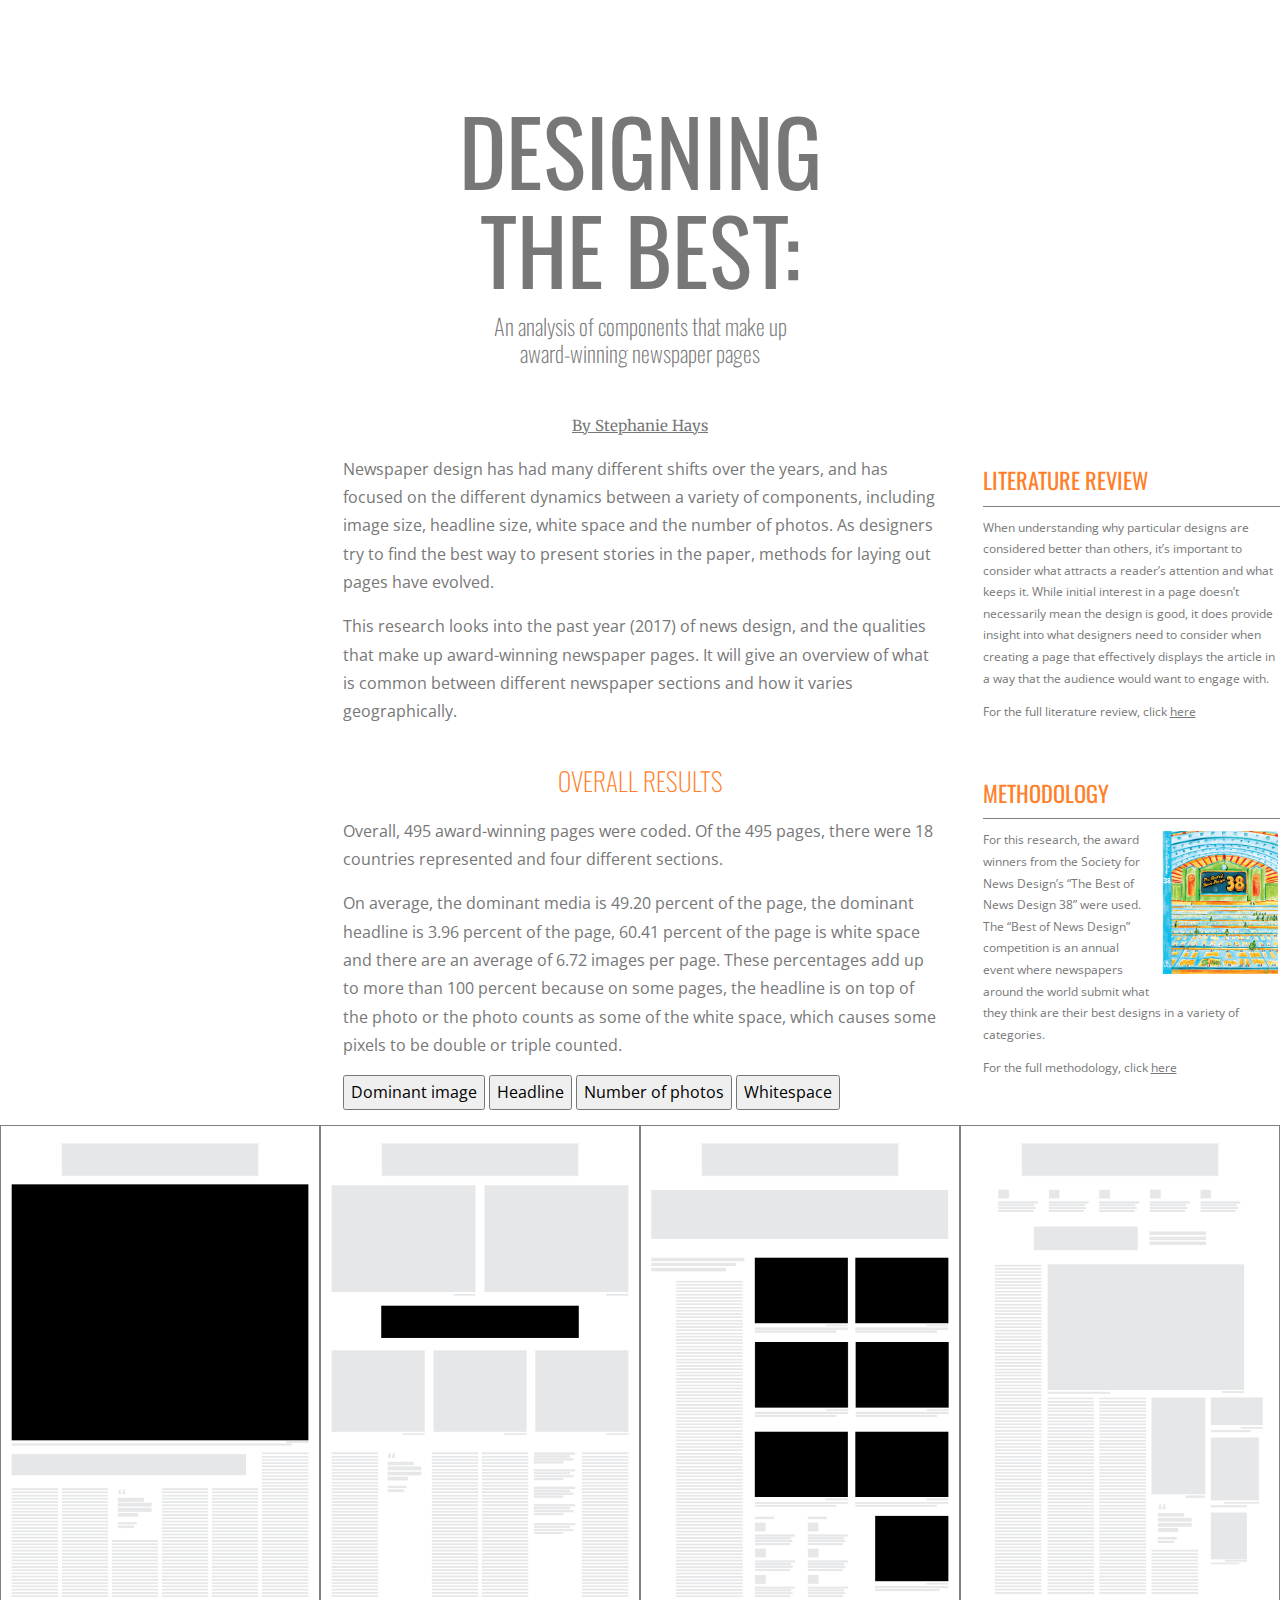
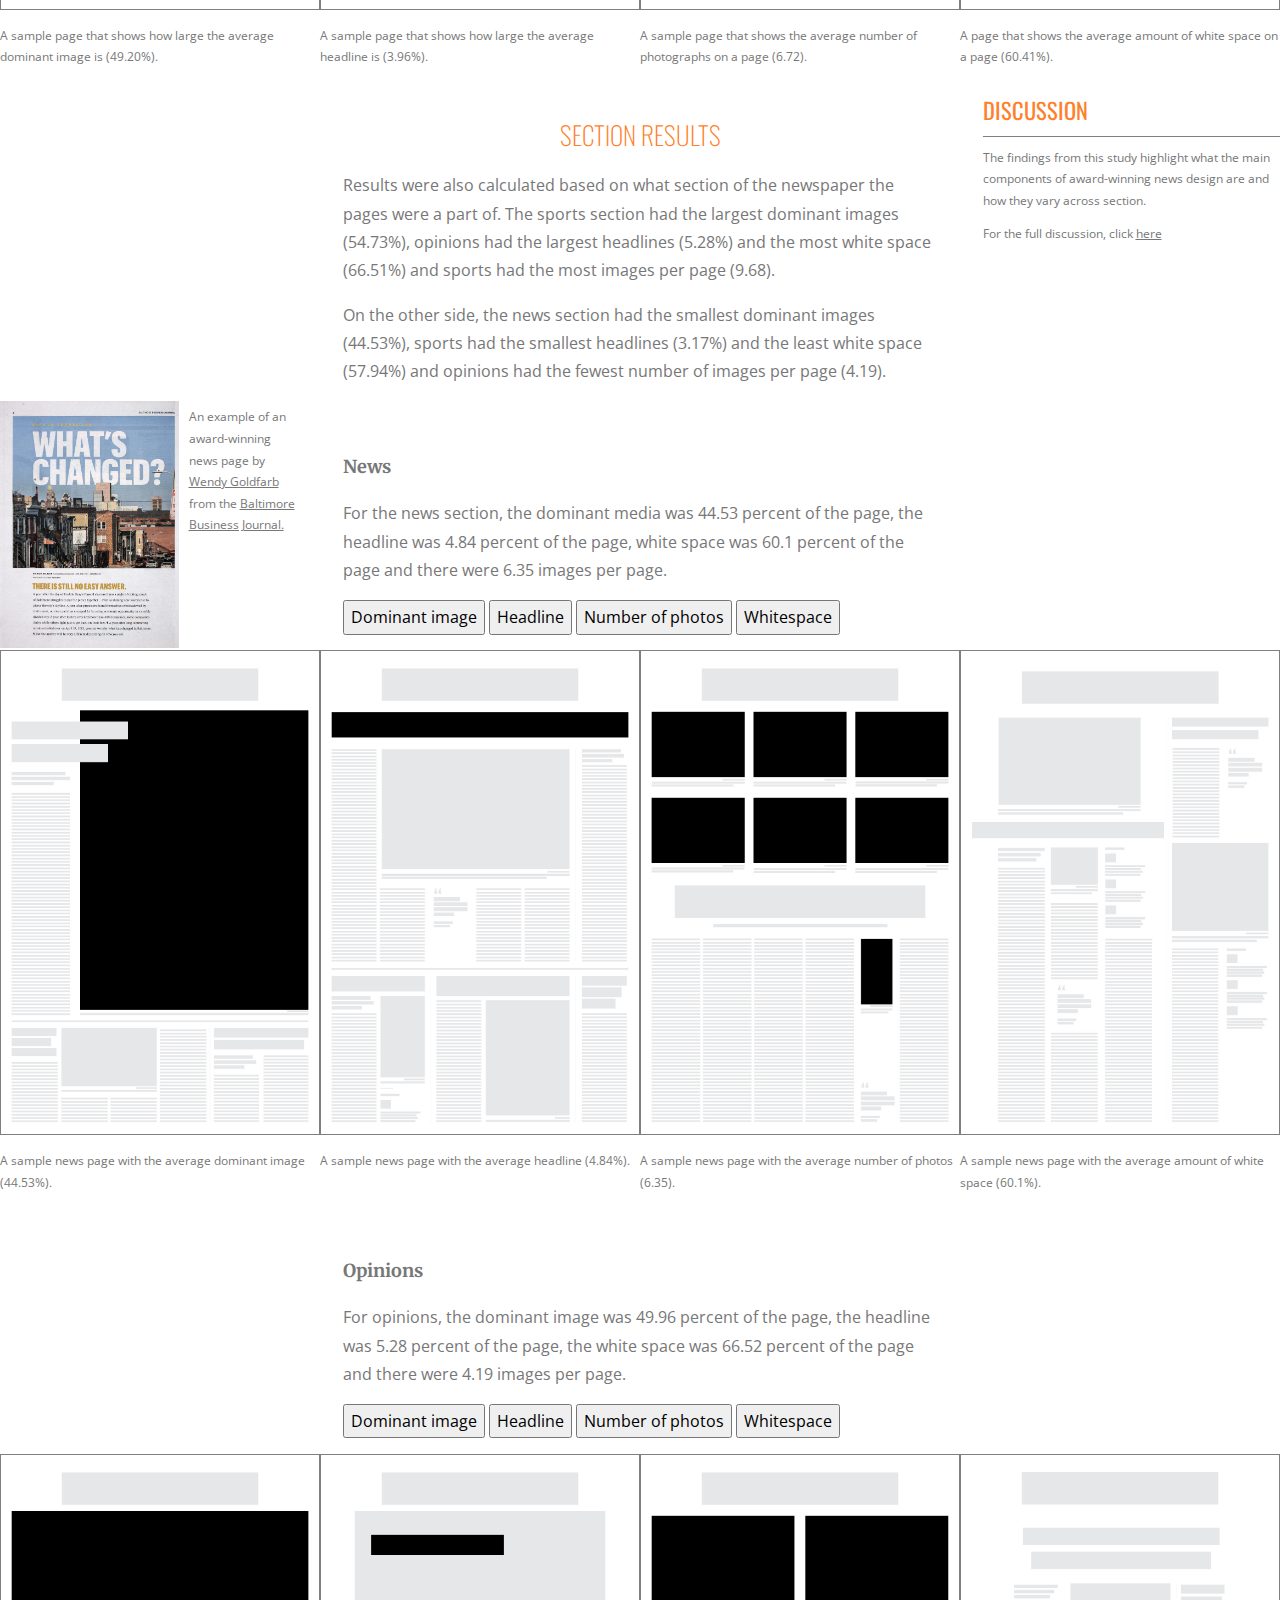
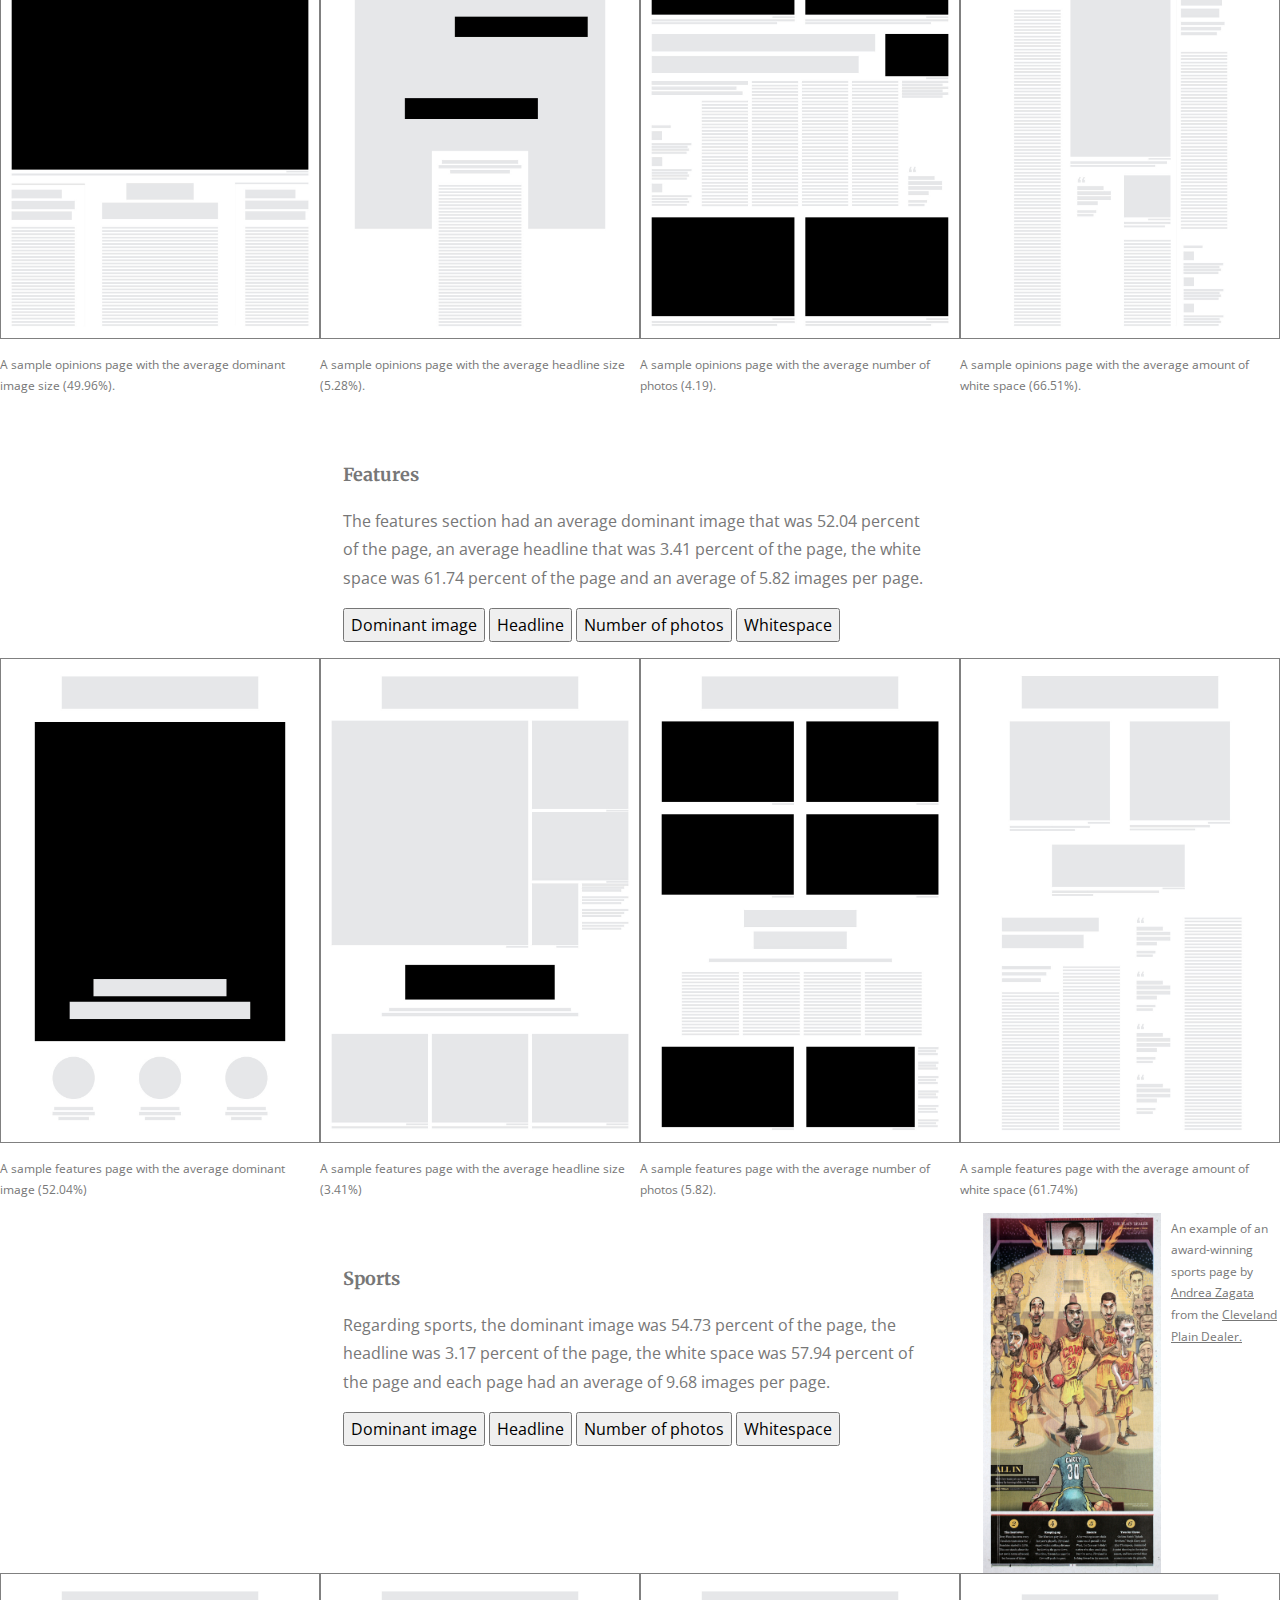
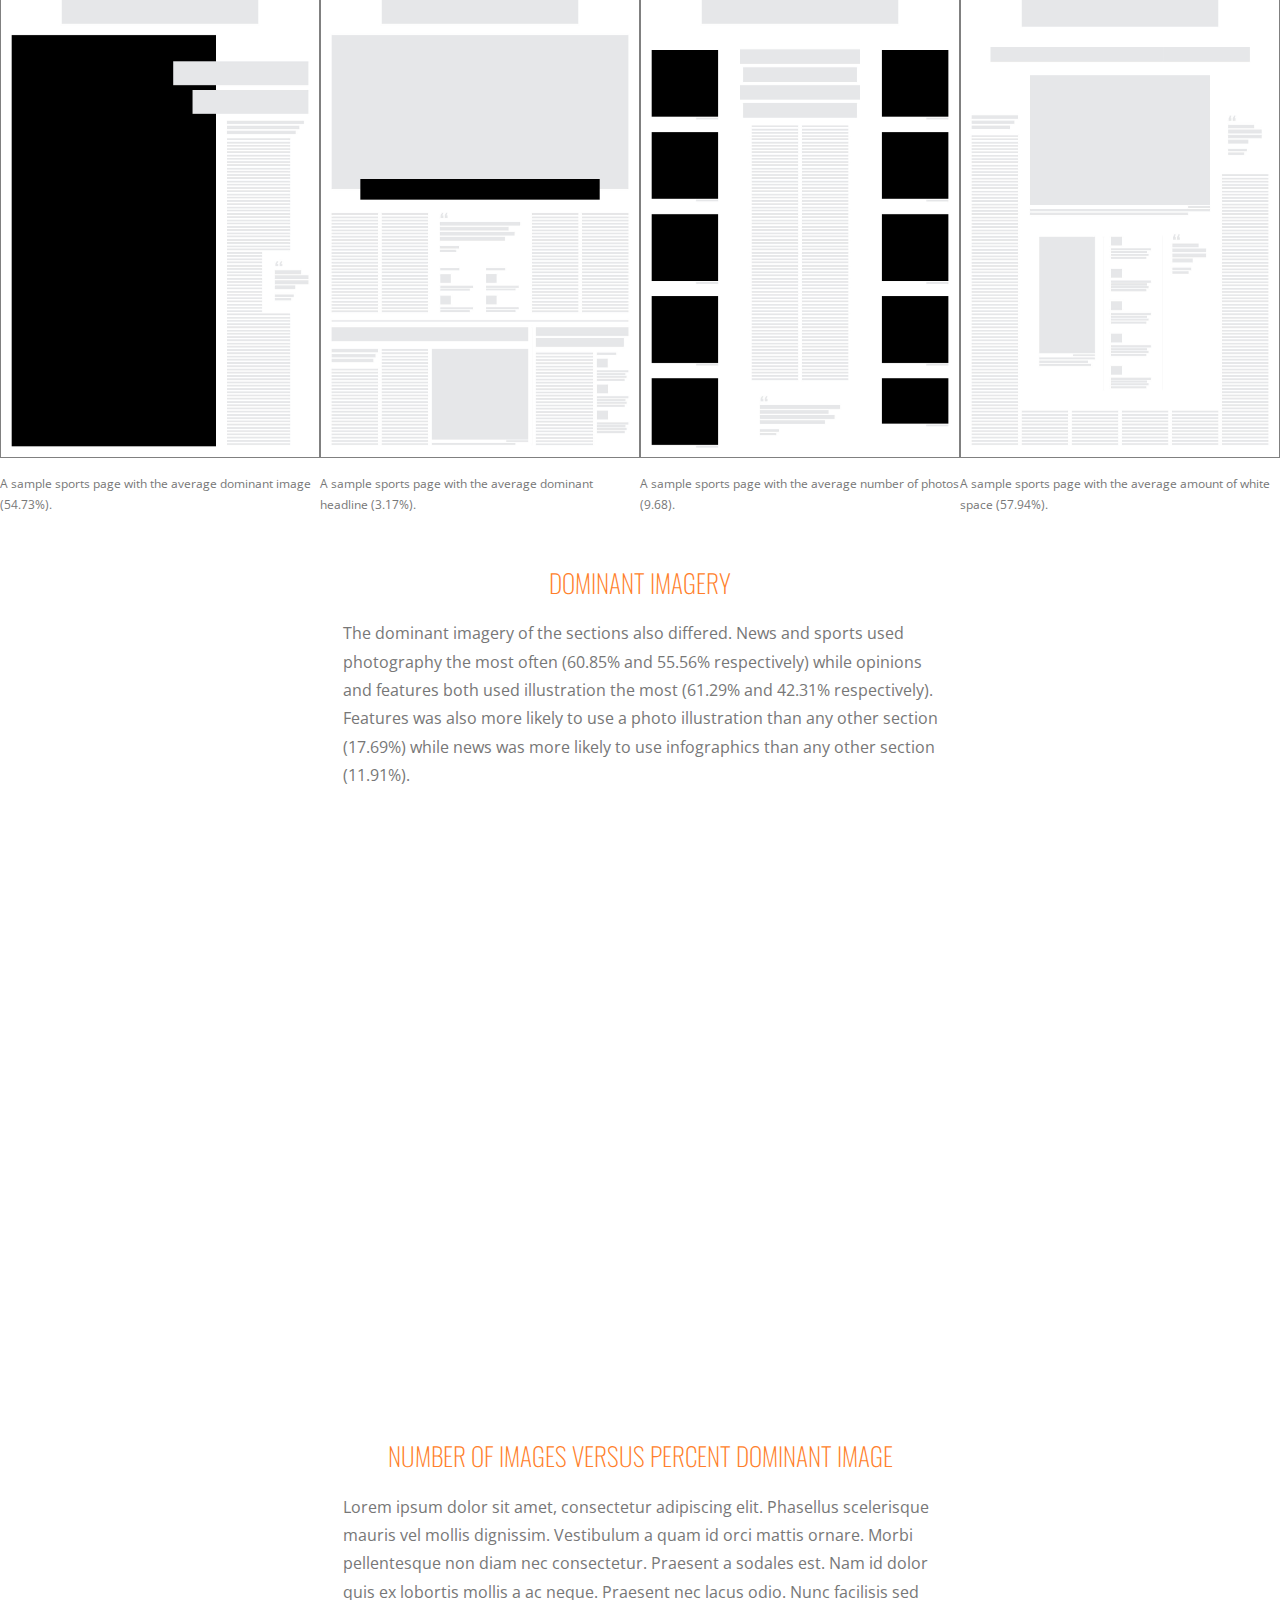
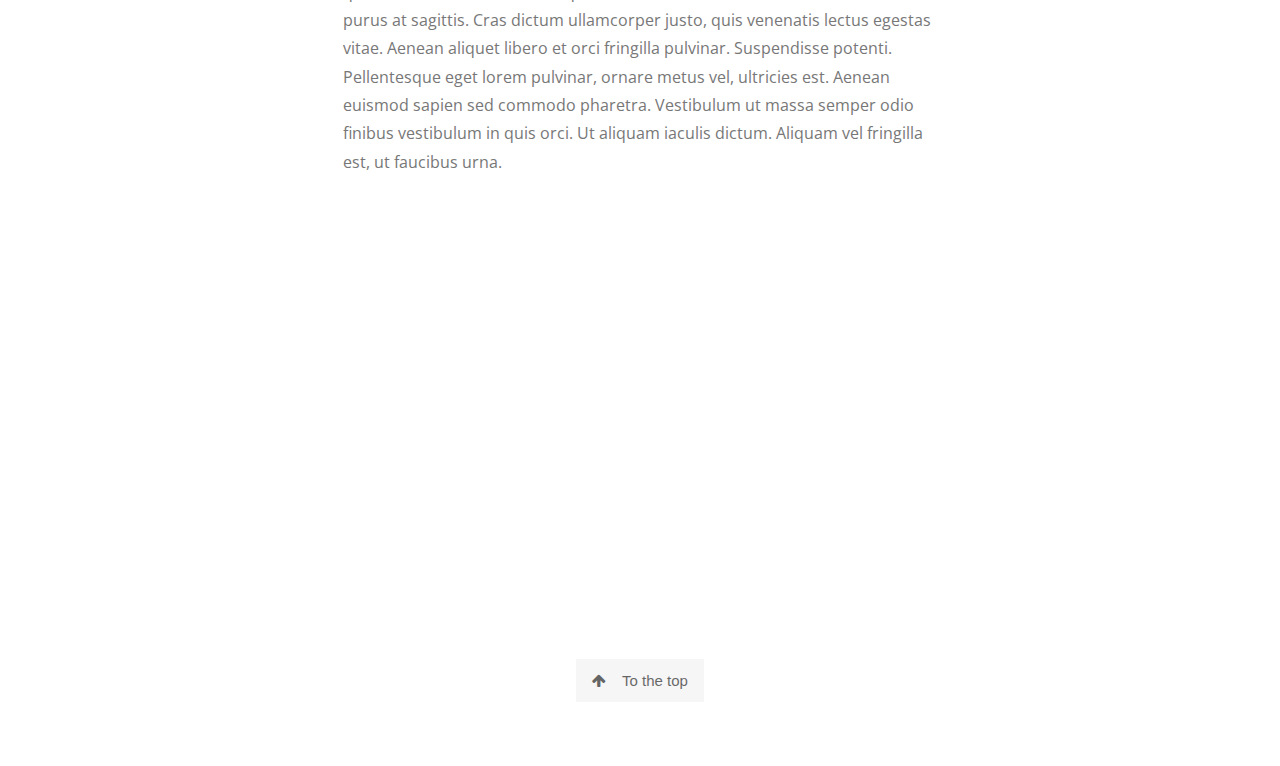
==== index.html @ 6067b092 "Add files via upload" ====
<!DOCTYPE html>
<html>
    <head>
<title>Designing the best</title>
<meta charset="UTF-8">
<meta name="viewport" content="width=device-width, initial-scale=1">
    <!-- Bootstrap CSS -->
    <link rel="stylesheet" href="https://maxcdn.bootstrapcdn.com/bootstrap/4.0.0-beta.2/css/bootstrap.min.css" integrity="sha384-PsH8R72JQ3SOdhVi3uxftmaW6Vc51MKb0q5P2rRUpPvrszuE4W1povHYgTpBfshb" crossorigin="anonymous">
    
    <!-- w3schools CSS -->
<link rel="stylesheet" href="https://www.w3schools.com/w3css/4/w3.css">
  
    <!-- fonts CSS -->
<link href="https://fonts.googleapis.com/css?family=Open+Sans|Merriweather"  rel="stylesheet">
        <link href="https://fonts.googleapis.com/css?family=Oswald:200,400" rel="stylesheet">
<link rel="stylesheet" href="https://cdnjs.cloudflare.com/ajax/libs/font-awesome/4.7.0/css/font-awesome.min.css">
    
     <!-- JQuery -->
    <script src="https://ajax.googleapis.com/ajax/libs/jquery/3.3.1/jquery.min.js"></script>
		<script src="parallax.js"></script>
        
     <!-- NYT stuff -->   
        
        <meta http-equiv="Content-Type" content="text/html; charset=UTF-8">

<meta http-equiv="X-UA-Compatible" content="IE=edge">
<meta http-equiv="Content-Language" content="en">
<meta name="viewport" content="width=device-width, initial-scale=1, maximum-scale=1">

         <!-- ENN CSS -->
    <link rel="stylesheet" href="nyt.css">
    <link rel="stylesheet" href="main.css">
    <script src="batteryman.js"></script>  

        
       <!-- Chart.js --> 
        
        <script src="http://elonnewsnetwork.github.io/graphics/dist/Chart.bundle.js"></script>
    <script src="http://elonnewsnetwork.github.io/graphics/samples/utils.js"></script>
        
    </head>
    <body>

<!-- Navbar (sit on top) -->


<!-- First Parallax Image with Logo Text -->
    
<!-- Container (About Section) -->

    
<div class="container">
    
    <div class="row-2 grid-test">
        
        <div class="main-article">
    
            <div class="headline">Designing <br> the best: </div> 
            <div class="secondary-headline-main"> An analysis of components that make up <br> award-winning newspaper pages</div>
            
            <p class="byline-bike"><a href="https://twitter.com/sterphanerhers" target="_blank"> By Stephanie Hays </a> </p>
        
            <p>Newspaper design has had many different shifts over the years, and has focused on the different dynamics between a variety of components, including image size, headline size, white space and the number of photos. As designers try to find the best way to present stories in the paper, methods for laying out pages have evolved.</p>
            
            <p>This research looks into the past year (2017) of news design, and the qualities that make up award-winning newspaper pages. It will give an overview of what is common between different newspaper sections and how it varies geographically. </p>
            
            <h6 class="subhead">Overall results</h6>
            
            <p>Overall, 495 award-winning pages were coded. Of the 495 pages, there were 18 countries represented and four different sections.</p>

           <p> On average, the dominant media is 49.20 percent of the page, the dominant headline is 3.96 percent of the page, 60.41 percent of the page is white space and there are an average of 6.72 images per page. These percentages add up to more than 100 percent because on some pages, the headline is on top of the photo or the photo counts as some of the white space, which causes some pixels to be double or triple counted. </p>
        
            <p>
            <button class="btn btn-outline-secondary" type="button" data-toggle="collapse" data-target="#overall-dominant-image" aria-expanded="false" aria-controls="collapseExample">
            Dominant image
            </button>
            <button class="btn btn-outline-secondary" type="button" data-toggle="collapse" data-target="#overall-headline" aria-expanded="false" aria-controls="collapseExample">
            Headline
            </button>
             <button class="btn btn-outline-secondary" type="button" data-toggle="collapse" data-target="#overall-photos" aria-expanded="false" aria-controls="collapseExample">
            Number of photos
            </button>
             <button class="btn btn-outline-secondary" type="button" data-toggle="collapse" data-target="#overall-whitespace" aria-expanded="false" aria-controls="collapseExample">
            Whitespace
            </button>
            </p>
            
            </div>
        
        <div class="sidebar methodology-sidebar">
            
            <div class="literature-review">
            
            <h5 class="fact-box-header timeline-header"> Literature Review </h5>
            
            <p class="photo-credit" style="text-align: left;">When understanding why particular designs are considered better than others, it’s important to consider what attracts a reader’s attention and what keeps it. While initial interest in a page doesn’t necessarily mean the design is good, it does provide insight into what designers need to consider when creating a page that effectively displays the article in a way that the audience would want to engage with. </p>
            <p class="photo-credit"> For the full literature review, click <a href="methodology.html">here</a></p>
                
            </div>
            
            <div class="methodology">
            
            <h5 class="fact-box-header timeline-header"> Methodology </h5>
            
            
            <img class="example-image" src="snd-38-cover-crop.png" width="40%">
            <p class="photo-credit" style="text-align: left;">For this research, the award winners from the Society for News Design’s “The Best of News Design 38” were used. The “Best of News Design” competition is an annual event where newspapers around the world submit what they think are their best designs in a variety of categories.</p> <p class="photo-credit"> For the full methodology, click <a href="methodology.html#methods">here</a></p>
                
            </div>
        </div> 
        

        </div>
            
            <div class="row-2 collapse-content">
                
            <div class="collapse " id="overall-dominant-image">
                <div class="card card-body">
                    <img class="photo" src="overall/dominant-image.jpg" width="100%">
                    <p class="photo-credit">A sample page that shows how large the average dominant image is (49.20%).</p>
                </div>
            </div>
                
            <div class="collapse " id="overall-headline">
                <div class="card card-body">
                    <img class="photo" src="overall/headline.jpg" width="100%">
                    <p class="photo-credit">A sample page that shows how large the average headline is (3.96%).</p>
                </div>
            </div>
           <div class="collapse " id="overall-photos">
                <div class="card card-body">
                    <img class="photo" src="overall/photos.jpg" width="100%">
                    <p class="photo-credit">A sample page that shows the average number of photographs on a page (6.72).</p>
                </div>
            </div>
           <div class="collapse " id="overall-whitespace">
                <div class="card card-body">
                    <img class="photo" src="overall/whitespace.jpg" width="100%">
                    <p class="photo-credit">A page that shows the average amount of white space on a page (60.41%).</p>
                </div>
            </div>
                
                </div>
    
    
    <div class="row-2 grid-test">
        
        <div class="main-article">
            
            <h6 class="subhead">Section results</h6>
            
            <p>Results were also calculated based on what section of the newspaper the pages were a part of. The sports section had the largest dominant images (54.73%), opinions had the largest headlines (5.28%) and the most white space (66.51%) and sports had the most images per page (9.68).</p>

            <p>On the other side, the news section had the smallest dominant images (44.53%), sports had the smallest headlines (3.17%) and the least white space (57.94%) and opinions had the fewest number of images per page (4.19).
            </p>
            
        </div>
        
        <div class="sidebar discussion-sidebar">
        
            <div class="discussion">
            
            <h5 class="fact-box-header timeline-header"> Discussion </h5>
            
            <p class="photo-credit" style="text-align: left;">The findings from this study highlight what the main components of award-winning news design are and how they vary across section.</p>        
            <p class="photo-credit"> For the full discussion, click <a href="discussion.html">here</a></p>
                
            </div>
            
        </div>
        </div>
            
        <div class="row-2 grid-test">
            
            <div class="sidebar discussion-sidebar">
            
            <img class="example-image-1" src="news/example.jpg" width="60%" style="float: left;">
                <p class="photo-credit" style="text-align: left;">An example of an award-winning news page by <a href="http://wendygoldfarb.com/" target="_blank" style="text-decoration: underline"> Wendy Goldfarb </a>from the <a href="https://www.bizjournals.com/baltimore/" target="_blank" style="text-decoration: underline">Baltimore Business Journal.</a></p>       

        </div>
        
        <div class="main-article">
            
            <h6 class="sub-subhead"> News </h6>
            
            <p>For the news section, the dominant media was 44.53 percent of the page, the headline was 4.84 percent of the page, white space was 60.1 percent of the page and there were 6.35 images per page.</p>
            
            <p>
            <button class="btn btn-outline-secondary" type="button" data-toggle="collapse" data-target="#news-dominant-image" aria-expanded="false" aria-controls="collapseExample">
            Dominant image
            </button>
            <button class="btn btn-outline-secondary" type="button" data-toggle="collapse" data-target="#news-headline" aria-expanded="false" aria-controls="collapseExample">
            Headline
            </button>
             <button class="btn btn-outline-secondary" type="button" data-toggle="collapse" data-target="#news-photos" aria-expanded="false" aria-controls="collapseExample">
            Number of photos
            </button>
             <button class="btn btn-outline-secondary" type="button" data-toggle="collapse" data-target="#news-whitespace" aria-expanded="false" aria-controls="collapseExample">
            Whitespace
            </button>
            </p>
            
            </div>
        
            </div>
            
            <div class="row-2 collapse-content">
            
            <div class="collapse " id="news-dominant-image">
                <div class="card card-body">
                    <img class="photo" src="news/dominant-image.jpg" width="100%">
                    <p class="photo-credit"> A sample news page with the average dominant image (44.53%).</p>
                </div>
            </div>
                
            <div class="collapse " id="news-headline">
                <div class="card card-body">
                    <img class="photo" src="news/headline.jpg" width="100%">
                    <p class="photo-credit">A sample news page with the average headline (4.84%).</p>
                </div>
            </div>
           <div class="collapse " id="news-photos">
                <div class="card card-body">
                    <img class="photo" src="news/photos.jpg" width="100%">
                    <p class="photo-credit">A sample news page with the average number of photos (6.35).</p>
                </div>
            </div>
           <div class="collapse " id="news-whitespace">
                <div class="card card-body">
                    <img class="photo" src="news/whitespace.jpg" width="100%">
                    <p class="photo-credit">A sample news page with the average amount of white space (60.1%).</p>
                </div>
            </div>
                
                </div>
    
       <div class="row-2 grid-test">
        
        <div class="main-article">
            
             <h6 class="sub-subhead"> Opinions </h6>
            
            <p>For opinions, the dominant image was 49.96 percent of the page, the headline was 5.28 percent of the page, the white space was 66.52 percent of the page and there were 4.19 images per page.</p>
            
            <p>
            <button class="btn btn-outline-secondary" type="button" data-toggle="collapse" data-target="#opinions-dominant-image" aria-expanded="false" aria-controls="collapseExample">
            Dominant image
            </button>
            <button class="btn btn-outline-secondary" type="button" data-toggle="collapse" data-target="#opinions-headline" aria-expanded="false" aria-controls="collapseExample">
            Headline
            </button>
             <button class="btn btn-outline-secondary" type="button" data-toggle="collapse" data-target="#opinions-photos" aria-expanded="false" aria-controls="collapseExample">
            Number of photos
            </button>
             <button class="btn btn-outline-secondary" type="button" data-toggle="collapse" data-target="#opinions-whitespace" aria-expanded="false" aria-controls="collapseExample">
            Whitespace
            </button>
            </p>
            
             </div>
            </div>
            
            <div class="row-2 collapse-content">
            
            <div class="collapse " id="opinions-dominant-image">
                <div class="card card-body">
                    <img class="photo" src="opinions/dominant-image.jpg" width="100%">
                    <p class="photo-credit"> A sample opinions page with the average dominant image size (49.96%).</p>
                </div>
            </div>
                
            <div class="collapse " id="opinions-headline">
                <div class="card card-body">
                    <img class="photo" src="opinions/headline.jpg" width="100%">
                    <p class="photo-credit">A sample opinions page with the average headline size (5.28%).</p>
                </div>
            </div>
           <div class="collapse " id="opinions-photos">
                <div class="card card-body">
                    <img class="photo" src="opinions/photos.jpg" width="100%">
                    <p class="photo-credit">A sample opinions page with the average number of photos (4.19).</p>
                </div>
            </div>
           <div class="collapse " id="opinions-whitespace">
                <div class="card card-body">
                    <img class="photo" src="opinions/whitespace.jpg" width="100%">
                    <p class="photo-credit">A sample opinions page with the average amount of white space (66.51%).</p>
                </div>
            </div>
                </div>
    
    <div class="row-2 grid-test">
        
        <div class="main-article">
            
             <h6 class="sub-subhead"> Features </h6>
            
            <p>The features section had an average dominant image that was 52.04 percent of the page, an average headline that was 3.41 percent of the page, the white space was 61.74 percent of the page and an average of 5.82 images per page.</p>
            
            <p>
            <button class="btn btn-outline-secondary" type="button" data-toggle="collapse" data-target="#features-dominant-image" aria-expanded="false" aria-controls="collapseExample">
            Dominant image
            </button>
            <button class="btn btn-outline-secondary" type="button" data-toggle="collapse" data-target="#features-headline" aria-expanded="false" aria-controls="collapseExample">
            Headline
            </button>
             <button class="btn btn-outline-secondary" type="button" data-toggle="collapse" data-target="#features-photos" aria-expanded="false" aria-controls="collapseExample">
            Number of photos
            </button>
             <button class="btn btn-outline-secondary" type="button" data-toggle="collapse" data-target="#features-whitespace" aria-expanded="false" aria-controls="collapseExample">
            Whitespace
            </button>
            </p>
             </div>
            </div>
            
            <div class="row-2 collapse-content">
            <div class="collapse " id="features-dominant-image">
                <div class="card card-body">
                    <img class="photo" src="features/dominant-image.jpg" width="100%">
                    <p class="photo-credit"> A sample features page with the average dominant image (52.04%)</p>
                </div>
            </div>
                
            <div class="collapse " id="features-headline">
                <div class="card card-body">
                    <img class="photo" src="features/headline.jpg" width="100%">
                    <p class="photo-credit">A sample features page with the average headline size (3.41%)</p>
                </div>
            </div>
           <div class="collapse " id="features-photos">
                <div class="card card-body">
                    <img class="photo" src="features/photos.jpg" width="100%">
                    <p class="photo-credit">A sample features page with the average number of photos (5.82).</p>
                </div>
            </div>
           <div class="collapse " id="features-whitespace">
                <div class="card card-body">
                    <img class="photo" src="features/whitespace.jpg" width="100%">
                    <p class="photo-credit">A sample features page with the average amount of white space (61.74%)</p>
                </div>
            </div>
             </div>
    
    <div class="row-2 grid-test">
        
        <div class="main-article">
    
            <h6 class="sub-subhead"> Sports </h6>
            
            <p>Regarding sports, the dominant image was 54.73 percent of the page, the headline was 3.17 percent of the page, the white space was 57.94 percent of the page and each page had an average of 9.68 images per page. </p>
            
            <p>
            <button class="btn btn-outline-secondary" type="button" data-toggle="collapse" data-target="#sports-dominant-image" aria-expanded="false" aria-controls="collapseExample">
            Dominant image
            </button>
            <button class="btn btn-outline-secondary" type="button" data-toggle="collapse" data-target="#sports-headline" aria-expanded="false" aria-controls="collapseExample">
            Headline
            </button>
             <button class="btn btn-outline-secondary" type="button" data-toggle="collapse" data-target="#sports-photos" aria-expanded="false" aria-controls="collapseExample">
            Number of photos
            </button>
             <button class="btn btn-outline-secondary" type="button" data-toggle="collapse" data-target="#sports-whitespace" aria-expanded="false" aria-controls="collapseExample">
            Whitespace
            </button>
            </p>
            </div>
        
        <div class="sidebar discussion-sidebar">
            
            <img class="example-image-1" src="sports/example.jpg" width="60%" style="float: left;">
                <p class="photo-credit" style="text-align: left;">An example of an award-winning sports page by <a href="https://twitter.com/zagatam" target="_blank" style="text-decoration: underline"> Andrea Zagata </a>from the <a href="http://www.cleveland.com/" target="_blank" style="text-decoration: underline">Cleveland Plain Dealer.</a></p>       

        </div>
        
        
        
            </div>
    
    
            
            <div class="row-2 collapse-content">
            <div class="collapse " id="sports-dominant-image">
                <div class="card card-body">
                    <img class="photo" src="sports/dominant-image.jpg" width="100%">
                    <p class="photo-credit"> A sample sports page with the average dominant image (54.73%).</p>
                </div>
            </div>
                
            <div class="collapse " id="sports-headline">
                <div class="card card-body">
                    <img class="photo" src="sports/headline.jpg" width="100%">
                    <p class="photo-credit">A sample sports page with the average dominant headline (3.17%).</p>
                </div>
            </div>
           <div class="collapse " id="sports-photos">
                <div class="card card-body">
                    <img class="photo" src="sports/photos.jpg" width="100%">
                    <p class="photo-credit">A sample sports page with the average number of photos (9.68).</p>
                </div>
            </div>
           <div class="collapse " id="sports-whitespace">
                <div class="card card-body">
                    <img class="photo" src="sports/whitespace.jpg" width="100%">
                    <p class="photo-credit">A sample sports page with the average amount of white space (57.94%). </p>
                </div>
            </div>
                </div>
    
    <div class="row-2 grid-test">
        
        <div class="main-article">
            
            <h6 class="subhead">Dominant imagery</h6>
            
            <p>The dominant imagery of the sections also differed. News and sports used photography the most often (60.85% and 55.56% respectively) while opinions and features both used illustration the most (61.29% and 42.31% respectively). Features was also more likely to use a photo illustration than any other section (17.69%) while news was more likely to use infographics than any other section (11.91%).</p>

            
            </div>
        
        <div class="row-2 photo-special">
        
        <div id="canvas-holder" style="width:30%; min-width:350px;">  
        <canvas id="chart-area" />
        </div>
            
        <div id="canvas-holder2" style="width:30%; min-width:350px;">
        <canvas id="chart-area2" />
        </div>
            
        <div id="canvas-holder3" style="width:30%; min-width:350px;">
        <canvas id="chart-area3" />
        </div>
            
        <div id="canvas-holder4" style="width:30%; min-width:350px;">
        <canvas id="chart-area4" />
        </div>
            
        <div id="canvas-holder5" style="width:30%; min-width:350px;">
        <canvas id="chart-area5" />
        </div>
            
</div>
        
        <div class="main-article">
        
            <h6 class="subhead">Number of images versus percent dominant image</h6>
            
            <p>Lorem ipsum dolor sit amet, consectetur adipiscing elit. Phasellus scelerisque mauris vel mollis dignissim. Vestibulum a quam id orci mattis ornare. Morbi pellentesque non diam nec consectetur. Praesent a sodales est. Nam id dolor quis ex lobortis mollis a ac neque. Praesent nec lacus odio. Nunc facilisis sed purus at sagittis. Cras dictum ullamcorper justo, quis venenatis lectus egestas vitae. Aenean aliquet libero et orci fringilla pulvinar. Suspendisse potenti. Pellentesque eget lorem pulvinar, ornare metus vel, ultricies est. Aenean euismod sapien sed commodo pharetra. Vestibulum ut massa semper odio finibus vestibulum in quis orci. Ut aliquam iaculis dictum. Aliquam vel fringilla est, ut faucibus urna.</p>
        
        </div> 
        
        <div class="row-2 photo-special">
        
            <div id="canvas-holder5" style="width:90%; min-width:350px;">
            <canvas id="chart-area6" />
            </div>
            
        </div>    
        </div>
    
                      

 
  

<!-- Modal for full size images on click-->


<!-- Third Parallax Image with Portfolio Text -->


<!-- Container (Contact Section) -->


<!-- Footer -->
<footer class="w3-center  w3-padding-64 w3-opacity w3-hover-opacity-off footer">
  <a href="#home" class="w3-button w3-light-grey"><i class="fa fa-arrow-up w3-margin-right"></i>To the top</a>


</footer>
        
<script>
        
        var randomScalingFactor = function() {
        return Math.round(Math.random() * 100);
    };

    var config = {
        type: 'doughnut',
        data: {
            datasets: [{
                data: [
                    49.49,
                    11.11,
                    29.9,
                    9.49,
                ],
                backgroundColor: [
                    '#BD0200',
                    '#5E5E5E',
                    '#138FC2',
                    '#34C700',
                ],
                label: 'Dataset 1'
            }],
            labels: [
                "Photo",
                "Photo Illustration",
                "Illustration",
                "Infographic",
                
            ]
        },
        options: {
            responsive: true,
            legend: {
                position: 'top',
            },
            title: {
                display: true,
                text: 'Overall dominant image results'
            },
            animation: {
                animateScale: true,
                animateRotate: true
            },
            tooltips: {
                callbacks: {
                label: function(tooltipItem, data) {
                    //get the concerned dataset
                    var dataset = data.datasets[tooltipItem.datasetIndex];
                    //calculate the total of this data set
                    var total = dataset.data.reduce(function(previousValue, currentValue, currentIndex, array) {
                        return previousValue + currentValue;
                        });
                    //get the current items value
                    var currentValue = dataset.data[tooltipItem.index];
                    //calculate the precentage based on the total and current item, also this does a rough rounding to give a whole number
                    var percentage = Math.floor(((currentValue/total) * 100)+0.5);

      return percentage + "%";
    }
  }
} 
        }
    };
    
    
    var config2 = {
        type: 'doughnut',
        data: {
            datasets: [{
                data: [
                    60.85,
                    9.79,
                    17.45,
                    11.91,
                ],
                backgroundColor: [
                    '#BD0200',
                    '#5E5E5E',
                    '#138FC2',
                    '#34C700',
                ],
                label: 'Dataset 1'
            }],
            labels: [
                "Photo",
                "Photo Illustration",
                "Illustration",
                "Infographic",
                
            ]
        },
        options: {
            responsive: true,
            legend: {
                position: 'top',
            },
            title: {
                display: true,
                text: 'News Dominant image results'
            },
            animation: {
                animateScale: true,
                animateRotate: true
            },
            tooltips: {
                callbacks: {
                label: function(tooltipItem, data) {
                    //get the concerned dataset
                    var dataset = data.datasets[tooltipItem.datasetIndex];
                    //calculate the total of this data set
                    var total = dataset.data.reduce(function(previousValue, currentValue, currentIndex, array) {
                        return previousValue + currentValue;
                        });
                    //get the current items value
                    var currentValue = dataset.data[tooltipItem.index];
                    //calculate the precentage based on the total and current item, also this does a rough rounding to give a whole number
                    var percentage = Math.floor(((currentValue/total) * 100)+0.5);

      return percentage + "%";
    }
  }
} 
        }
    };

    var config3 = {
        type: 'doughnut',
        data: {
            datasets: [{
                data: [
                    22.58,
                    9.68,
                    61.29,
                    6.45,
                ],
                backgroundColor: [
                    '#BD0200',
                    '#5E5E5E',
                    '#138FC2',
                    '#34C700',
                ],
                label: 'Dataset 1'
            }],
            labels: [
                "Photo",
                "Photo Illustration",
                "Illustration",
                "Infographic",
                
            ]
        },
        options: {
            responsive: true,
            legend: {
                position: 'top',
            },
            title: {
                display: true,
                text: 'Opinions Dominant image results'
            },
            animation: {
                animateScale: true,
                animateRotate: true
            },
            tooltips: {
                callbacks: {
                label: function(tooltipItem, data) {
                    //get the concerned dataset
                    var dataset = data.datasets[tooltipItem.datasetIndex];
                    //calculate the total of this data set
                    var total = dataset.data.reduce(function(previousValue, currentValue, currentIndex, array) {
                        return previousValue + currentValue;
                        });
                    //get the current items value
                    var currentValue = dataset.data[tooltipItem.index];
                    //calculate the precentage based on the total and current item, also this does a rough rounding to give a whole number
                    var percentage = Math.floor(((currentValue/total) * 100)+0.5);

      return percentage + "%";
    }
  }
} 
        }
    };
    
    var config4 = {
        type: 'doughnut',
        data: {
            datasets: [{
                data: [
                    30.77,
                    17.69,
                    42.31,
                    9.23,
                ],
                backgroundColor: [
                    '#BD0200',
                    '#5E5E5E',
                    '#138FC2',
                    '#34C700',
                ],
                label: 'Dataset 1'
            }],
            labels: [
                "Photo",
                "Photo Illustration",
                "Illustration",
                "Infographic",
                
            ]
        },
        options: {
            responsive: true,
            legend: {
                position: 'top',
            },
            title: {
                display: true,
                text: 'Features Dominant image results'
            },
            animation: {
                animateScale: true,
                animateRotate: true
            },
            tooltips: {
                callbacks: {
                label: function(tooltipItem, data) {
                    //get the concerned dataset
                    var dataset = data.datasets[tooltipItem.datasetIndex];
                    //calculate the total of this data set
                    var total = dataset.data.reduce(function(previousValue, currentValue, currentIndex, array) {
                        return previousValue + currentValue;
                        });
                    //get the current items value
                    var currentValue = dataset.data[tooltipItem.index];
                    //calculate the precentage based on the total and current item, also this does a rough rounding to give a whole number
                    var percentage = Math.floor(((currentValue/total) * 100)+0.5);

      return percentage + "%";
    }
  }
} 
        }
    };
    
    var config5 = {
        type: 'doughnut',
        data: {
            datasets: [{
                data: [
                    55.56,
                    6.06,
                    33.33,
                    5.05,
                ],
                backgroundColor: [
                    '#BD0200',
                    '#5E5E5E',
                    '#138FC2',
                    '#34C700',
                ],
                label: 'Dataset 1'
            }],
            labels: [
                "Photo",
                "Photo Illustration",
                "Illustration",
                "Infographic",
                
            ]
        },
        options: {
            responsive: true,
            legend: {
                position: 'top',
            },
            title: {
                display: true,
                text: 'Sports Dominant image results'
            },
            animation: {
                animateScale: true,
                animateRotate: true
            },
            tooltips: {
                callbacks: {
                label: function(tooltipItem, data) {
                    //get the concerned dataset
                    var dataset = data.datasets[tooltipItem.datasetIndex];
                    //calculate the total of this data set
                    var total = dataset.data.reduce(function(previousValue, currentValue, currentIndex, array) {
                        return previousValue + currentValue;
                        });
                    //get the current items value
                    var currentValue = dataset.data[tooltipItem.index];
                    //calculate the precentage based on the total and current item, also this does a rough rounding to give a whole number
                    var percentage = Math.floor(((currentValue/total) * 100)+0.5);

      return percentage + "%";
    }
  }
} 
        }
    };
    
    var color = Chart.helpers.color;
        var config6 = {
            datasets: [{
                label: "(Percent dominant image, number of images)",
                borderColor: '#138FC2',
                backgroundColor: color('#138FC2').alpha(0.2).rgbString(),
                data: [
{x: 16.52, y: 10,},
{x: 44.64, y: 1,},
{x: 73.94, y: 1,},
{x: 11.69, y: 1,},
{x: 5.07, y: 5,},
{x: 22.41, y: 6,},
{x: 66.86, y: 2,},
{x: 44.33, y: 4,},
{x: 38.6, y: 4,},
{x: 36.42, y: 6,},
{x: 64.86, y: 1,},
{x: 66.26, y: 1,},
{x: 28.37, y: 3,},
{x: 37.29, y: 3,},
{x: 54.56, y: 1,},
{x: 28.22, y: 6,},
{x: 22.35, y: 5,},
{x: 25.8, y: 5,},
{x: 84.25, y: 1,},
{x: 34.18, y: 9,},
{x: 7.69, y: 1,},
{x: 85.6, y: 2,},
{x: 56.59, y: 5,},
{x: 2.86, y: 10,},
{x: 18.61, y: 7,},
{x: 79.09, y: 1,},
{x: 79.01, y: 1,},
{x: 28.63, y: 5,},
{x: 70.7, y: 2,},
{x: 46.84, y: 3,},
{x: 44.54, y: 2,},
{x: 79.05, y: 1,},
{x: 45.4, y: 1,},
{x: 18.84, y: 1,},
{x: 69.23, y: 1,},
{x: 72.73, y: 1,},
{x: 71.94, y: 2,},
{x: 21.11, y: 10,},
{x: 62.99, y: 2,},
{x: 11.17, y: 12,},
{x: 41.47, y: 12,},
{x: 26.13, y: 15,},
{x: 71.41, y: 1,},
{x: 86.81, y: 9,},
{x: 53.54, y: 5,},
{x: 5.48, y: 14,},
{x: 46.8, y: 2,},
{x: 13.67, y: 7,},
{x: 63.21, y: 2,},
{x: 57.95, y: 1,},
{x: 2.06, y: 3,},
{x: 12.12, y: 7,},
{x: 24.05, y: 1,},
{x: 14.88, y: 2,},
{x: 57.5, y: 1,},
{x: 49.75, y: 2,},
{x: 44.36, y: 2,},
{x: 80, y: 1,},
{x: 87.17, y: 1,},
{x: 2.61, y: 2,},
{x: 61.52, y: 4,},
{x: 60.22, y: 5,},
{x: 73.36, y: 1,},
{x: 16.67, y: 8,},
{x: 32.49, y: 7,},
{x: 84.4, y: 1,},
{x: 70.36, y: 1,},
{x: 3.06, y: 8,},
{x: 7.42, y: 5,},
{x: 91.08, y: 1,},
{x: 51.47, y: 1,},
{x: 41.07, y: 6,},
{x: 21.72, y: 7,},
{x: 69.3, y: 1,},
{x: 91.78, y: 1,},
{x: 87.23, y: 1,},
{x: 59.33, y: 1,},
{x: 80.14, y: 4,},
{x: 60.99, y: 2,},
{x: 49.1, y: 2,},
{x: 78.57, y: 8,},
{x: 72.94, y: 1,},
{x: 80.1, y: 1,},
{x: 24.22, y: 6,},
{x: 32.48, y: 2,},
{x: 60.59, y: 1,},
{x: 71.2, y: 1,},
{x: 57.24, y: 15,},
{x: 88.67, y: 1,},
{x: 53.42, y: 8,},
{x: 88.11, y: 1,},
{x: 60.29, y: 3,},
{x: 60.71, y: 1,},
{x: 24.53, y: 10,},
{x: 85.36, y: 1,},
{x: 71.81, y: 1,},
{x: 79.26, y: 1,},
{x: 72.58, y: 1,},
{x: 20.45, y: 5,},
{x: 48.44, y: 1,},
{x: 37.61, y: 1,},
{x: 56.31, y: 1,},
{x: 13.33, y: 1,},
{x: 35.2, y: 8,},
{x: 74.41, y: 1,},
{x: 34.77, y: 1,},
{x: 85.63, y: 1,},
{x: 72.26, y: 1,},
{x: 50.74, y: 1,},
{x: 19.28, y: 2,},
{x: 35.3, y: 2,},
{x: 11.03, y: 6,},
{x: 72.22, y: 1,},
{x: 29.44, y: 6,},
{x: 57.02, y: 21,},
{x: 75.88, y: 1,},
{x: 66.4, y: 4,},
{x: 39.55, y: 6,},
{x: 48.2, y: 11,},
{x: 47.08, y: 2,},
{x: 79.77, y: 7,},
{x: 1.02, y: 112,},
{x: 10.35, y: 7,},
{x: 21.07, y: 2,},
{x: 37.93, y: 6,},
{x: 35.67, y: 12,},
{x: 88.55, y: 4,},
{x: 87.87, y: 1,},
{x: 78.91, y: 1,},
{x: 59.55, y: 1,},
{x: 87.33, y: 1,},
{x: 31.59, y: 15,},
{x: 2.78, y: 16,},
{x: 76.85, y: 1,},
{x: 87.6, y: 1,},
{x: 73.85, y: 1,},
{x: 37.35, y: 6,},
{x: 79.71, y: 1,},
{x: 56.09, y: 1,},
{x: 15.12, y: 8,},
{x: 86.08, y: 1,},
{x: 87.72, y: 1,},
{x: 80.77, y: 1,},
{x: 72.7, y: 1,},
{x: 72.67, y: 1,},
{x: 10.53, y: 5,},
{x: 85.8, y: 1,},
{x: 87.19, y: 1,},
{x: 59.06, y: 5,},
{x: 56.64, y: 1,},
{x: 74.21, y: 1,},
{x: 48.51, y: 1,},
{x: 41.43, y: 6,},
{x: 45.11, y: 3,},
{x: 40.67, y: 7,},
{x: 9.84, y: 60,},
{x: 70.43, y: 1,},
{x: 63.69, y: 1,},
{x: 79.1, y: 1,},
{x: 70.69, y: 1,},
{x: 35.61, y: 7,},
{x: 89.55, y: 1,},
{x: 25.53, y: 2,},
{x: 41.26, y: 6,},
{x: 46.36, y: 8,},
{x: 70.57, y: 1,},
{x: 61.01, y: 4,},
{x: 2.13, y: 5,},
{x: 16.45, y: 5,},
{x: 22.82, y: 6,},
{x: 35.74, y: 6,},
{x: 34.18, y: 3,},
{x: 86.48, y: 1,},
{x: 54.61, y: 5,},
{x: 45.29, y: 3,},
{x: 38.01, y: 5,},
{x: 21.94, y: 11,},
{x: 17.47, y: 10,},
{x: 31.73, y: 8,},
{x: 35.87, y: 2,},
{x: 65.91, y: 6,},
{x: 63.76, y: 2,},
{x: 87.72, y: 1,},
{x: 0.23, y: 51,},
{x: 56.84, y: 1,},
{x: 57.07, y: 2,},
{x: 14.43, y: 16,},
{x: 40.88, y: 2,},
{x: 36.61, y: 7,},
{x: 19.61, y: 2,},
{x: 79.23, y: 1,},
{x: 16.87, y: 3,},
{x: 38.17, y: 13,},
{x: 77.26, y: 1,},
{x: 7.75, y: 6,},
{x: 29.59, y: 13,},
{x: 78.52, y: 1,},
{x: 90.9, y: 2,},
{x: 40.31, y: 1,},
{x: 16.97, y: 6,},
{x: 56.41, y: 3,},
{x: 86.68, y: 1,},
{x: 71.98, y: 1,},
{x: 12.16, y: 6,},
{x: 14.43, y: 3,},
{x: 25.75, y: 3,},
{x: 10.61, y: 6,},
{x: 71.74, y: 1,},
{x: 47.02, y: 10,},
{x: 43.91, y: 5,},
{x: 79.17, y: 1,},
{x: 76.49, y: 6,},
{x: 30.39, y: 23,},
{x: 20.58, y: 22,},
{x: 35.45, y: 2,},
{x: 12.72, y: 4,},
{x: 14.28, y: 7,},
{x: 56.29, y: 6,},
{x: 23.81, y: 4,},
{x: 79.27, y: 1,},
{x: 29.05, y: 17,},
{x: 29.9, y: 6,},
{x: 86.2, y: 2,},
{x: 81.43, y: 1,},
{x: 55.38, y: 1,},
{x: 70.28, y: 2,},
{x: 69.7, y: 1,},
{x: 52.94, y: 4,},
{x: 87.84, y: 1,},
{x: 48.08, y: 2,},
{x: 51.3, y: 4,},
{x: 26.46, y: 6,},
{x: 50.73, y: 6,},
{x: 5.71, y: 1,},
{x: 92.44, y: 1,},
{x: 86.44, y: 1,},
{x: 75.44, y: 1,},
{x: 57.09, y: 7,},
{x: 79.32, y: 1,},
{x: 4.2, y: 25,},
{x: 9.05, y: 28,},
{x: 22.55, y: 5,},
{x: 48.11, y: 14,},
{x: 83.6, y: 1,},
{x: 49.27, y: 1,},
{x: 44.55, y: 2,},
{x: 29.76, y: 3,},
{x: 81.14, y: 1,},
{x: 9.58, y: 20,},
{x: 26.94, y: 10,},
{x: 14.95, y: 16,},
{x: 68.09, y: 5,},
{x: 36.1, y: 3,},
{x: 30.21, y: 9,},
{x: 18.74, y: 19,},
{x: 29.85, y: 7,},
{x: 51.99, y: 9,},
{x: 44.29, y: 18,},
{x: 44.62, y: 5,},
{x: 17.02, y: 16,},
{x: 39.54, y: 3,},
{x: 81.48, y: 1,},
{x: 32.63, y: 16,},
{x: 69.53, y: 1,},
{x: 44.65, y: 1,},
{x: 65.72, y: 2,},
{x: 1.69, y: 4,},
{x: 73.45, y: 1,},
{x: 36.8, y: 1,},
{x: 88.48, y: 1,},
{x: 58.75, y: 1,},
{x: 19.72, y: 51,},
{x: 2.55, y: 11,},
{x: 21.3, y: 7,},
{x: 13.52, y: 3,},
{x: 80.16, y: 1,},
{x: 79.77, y: 1,},
{x: 8.83, y: 8,},
{x: 78.63, y: 1,},
{x: 65.14, y: 1,},
{x: 83.62, y: 1,},
{x: 35.81, y: 6,},
{x: 71.02, y: 1,},
{x: 13.46, y: 1,},
{x: 62.93, y: 2,},
{x: 76.88, y: 1,},
{x: 3.75, y: 12,},
{x: 76.2, y: 1,},
{x: 60.05, y: 7,},
{x: 74.39, y: 1,},
{x: 55.84, y: 1,},
{x: 90.42, y: 1,},
{x: 74.51, y: 2,},
{x: 9.81, y: 1,},
{x: 71.75, y: 3,},
{x: 41.92, y: 3,},
{x: 58.39, y: 1,},
{x: 40.59, y: 5,},
{x: 1.32, y: 43,},
{x: 89.54, y: 1,},
{x: 22.13, y: 5,},
{x: 39.12, y: 2,},
{x: 63.25, y: 16,},
{x: 27.96, y: 1,},
{x: 40.36, y: 5,},
{x: 54.37, y: 3,},
{x: 71.54, y: 1,},
{x: 87.81, y: 1,},
{x: 17.43, y: 10,},
{x: 56.86, y: 4,},
{x: 3.48, y: 3,},
{x: 67.89, y: 1,},
{x: 1.99, y: 30,},
{x: 2.78, y: 7,},
{x: 84.22, y: 1,},
{x: 17.46, y: 5,},
{x: 50.6, y: 6,},
{x: 59.96, y: 1,},
{x: 7.88, y: 1,},
{x: 67.15, y: 1,},
{x: 62.46, y: 15,},
{x: 50.19, y: 18,},
{x: 60.19, y: 1,},
{x: 73.01, y: 1,},
{x: 77.21, y: 1,},
{x: 81.32, y: 1,},
{x: 60.18, y: 1,},
{x: 31.21, y: 4,},
{x: 74.75, y: 1,},
{x: 17.34, y: 4,},
{x: 88.33, y: 1,},
{x: 41.93, y: 6,},
{x: 51.57, y: 4,},
{x: 74.21, y: 1,},
{x: 16.51, y: 11,},
{x: 75.44, y: 1,},
{x: 30.93, y: 9,},
{x: 19.9, y: 4,},
{x: 80.17, y: 1,},
{x: 64.97, y: 1,},
{x: 79.43, y: 1,},
{x: 94.61, y: 1,},
{x: 54.26, y: 2,},
{x: 79.8, y: 1,},
{x: 56.65, y: 2,},
{x: 79.99, y: 1,},
{x: 38.07, y: 5,},
{x: 40.22, y: 26,},
{x: 17.38, y: 12,},
{x: 49.56, y: 5,},
{x: 19.35, y: 4,},
{x: 40.97, y: 5,},
{x: 45.96, y: 6,},
{x: 3.61, y: 10,},
{x: 88.6, y: 1,},
{x: 26.1, y: 6,},
{x: 9.87, y: 1,},
{x: 26.51, y: 4,},
{x: 22.27, y: 1,},
{x: 81.84, y: 1,},
{x: 64.8, y: 1,},
{x: 24.02, y: 4,},
{x: 23.45, y: 1,},
{x: 35.44, y: 4,},
{x: 18.7, y: 7,},
{x: 38.68, y: 1,},
{x: 60.88, y: 1,},
{x: 6.61, y: 1,},
{x: 76.57, y: 3,},
{x: 0.24, y: 201,},
{x: 32.08, y: 2,},
{x: 46.59, y: 1,},
{x: 18.62, y: 8,},
{x: 51.73, y: 1,},
{x: 42.07, y: 1,},
{x: 39.39, y: 2,},
{x: 41.22, y: 2,},
{x: 66.65, y: 1,},
{x: 85.4, y: 1,},
{x: 29.75, y: 2,},
{x: 78.78, y: 1,},
{x: 84.29, y: 1,},
{x: 86.45, y: 1,},
{x: 15.71, y: 6,},
{x: 89.93, y: 1,},
{x: 5.91, y: 5,},
{x: 86.13, y: 1,},
{x: 59.54, y: 2,},
{x: 41.97, y: 4,},
{x: 13.75, y: 8,},
{x: 84.51, y: 1,},
{x: 6.96, y: 8,},
{x: 15.58, y: 12,},
{x: 78.72, y: 1,},
{x: 86.63, y: 1,},
{x: 3.82, y: 17,},
{x: 86.5, y: 1,},
{x: 88.33, y: 2,},
{x: 57.56, y: 1,},
{x: 21.81, y: 4,},
{x: 91.06, y: 1,},
{x: 97.72, y: 1,},
{x: 35.55, y: 4,},
{x: 36.94, y: 7,},
{x: 0.26, y: 100,},
{x: 42.3, y: 43,},
{x: 0.18, y: 11,},
{x: 55.9, y: 21,},
{x: 93.94, y: 1,},
{x: 83.7, y: 1,},
{x: 64.7, y: 1,},
{x: 53.01, y: 2,},
{x: 89.99, y: 1,},
{x: 85.25, y: 1,},
{x: 63.98, y: 1,},
{x: 76.37, y: 1,},
{x: 80.56, y: 1,},
{x: 35.1, y: 8,},
{x: 40.82, y: 8,},
{x: 36.68, y: 2,},
{x: 41.01, y: 4,},
{x: 66.78, y: 1,},
{x: 91.57, y: 1,},
{x: 77.21, y: 1,},
{x: 82.1, y: 1,},
{x: 85, y: 1,},
{x: 86.08, y: 1,},
{x: 7.05, y: 12,},
{x: 20.21, y: 3,},
{x: 68.85, y: 2,},
{x: 49.03, y: 2,},
{x: 15.93, y: 10,},
{x: 7.98, y: 56,},
{x: 56.93, y: 1,},
{x: 82.67, y: 1,},
{x: 76.94, y: 1,},
{x: 77.26, y: 1,},
{x: 51.88, y: 36,},
{x: 48.52, y: 11,},
{x: 64.66, y: 8,},
{x: 38.28, y: 39,},
{x: 72.79, y: 1,},
{x: 6.13, y: 23,},
{x: 29, y: 18,},
{x: 13.36, y: 38,},
{x: 40.44, y: 5,},
{x: 16.52, y: 7,},
{x: 54.37, y: 3,},
{x: 10.85, y: 53,},
{x: 2.22, y: 21,},
{x: 66.06, y: 1,},
{x: 93.86, y: 1,},
{x: 4.61, y: 107,},
{x: 62.31, y: 1,},
{x: 28.22, y: 5,},
{x: 33.24, y: 5,},
{x: 34.25, y: 1,},
{x: 37.45, y: 9,},
{x: 59.37, y: 1,},
{x: 72.26, y: 1,},
{x: 41.62, y: 2,},
{x: 80.09, y: 38,},
{x: 81.99, y: 30,},
{x: 36.44, y: 10,},
{x: 45.49, y: 3,},
{x: 42.35, y: 2,},
{x: 17.13, y: 5,},
{x: 5.51, y: 45,},
{x: 27.84, y: 15,},
{x: 8.81, y: 6,},
{x: 21.72, y: 8,},
{x: 13.97, y: 25,},
{x: 69.85, y: 1,},
{x: 92.13, y: 25,},
{x: 72.91, y: 1,},
{x: 19.67, y: 6,},
{x: 90.19, y: 13,},
{x: 7.99, y: 50,},
{x: 24.87, y: 26,},
{x: 86.67, y: 1,},
{x: 58.61, y: 3,},
{x: 32.86, y: 7,},
{x: 45.57, y: 6,},
{x: 80.78, y: 1,},
{x: 67.72, y: 1,},
{x: 48.1, y: 5,},
{x: 32.67, y: 6,},
{x: 79.25, y: 1,},
{x: 33.12, y: 6,},
{x: 7.21, y: 10,},
{x: 84.25, y: 23,},
{x: 69.71, y: 8,},
{x: 65.18, y: 17,},
{x: 34.62, y: 2,},
{x: 26.09, y: 4,},]
            }, ]
        };
    
    
    window.onload = function() {
        var ctx = document.getElementById("chart-area").getContext("2d");
        window.myDoughnut = new Chart(ctx, config);
        var ctx2 = document.getElementById("chart-area2").getContext("2d");
        window.myDoughnut = new Chart(ctx2, config2);
        var ctx3 = document.getElementById("chart-area3").getContext("2d");
        window.myDoughnut = new Chart(ctx3, config3);
        var ctx4 = document.getElementById("chart-area4").getContext("2d");
        window.myDoughnut = new Chart(ctx4, config4);
        var ctx5 = document.getElementById("chart-area5").getContext("2d");
        window.myDoughnut = new Chart(ctx5, config5);
        var ctx6 = document.getElementById("chart-area6").getContext("2d");
            window.myScatter = Chart.Scatter(ctx6, {
                data: config6,
                options: {
                    title: {
                        display: true,
                        text: 'Size of dominant image vs. number of images'
                    },
                    showLines: false,
                    tooltips: {
					mode: 'index',
					footerFontStyle: 'normal'
				    }, 
                scales: {
                    yAxes: [{
                    scaleLabel: {
                        display: true,
                        labelString: 'Number of images'
                    },
                    }],
                    xAxes: [{
                    scaleLabel: {
                        display: true,
                        labelString: 'Percent dominant image'
                    },
                    }],
                },
                },
            });
    };

    document.getElementById('randomizeData').addEventListener('click', function() {
        config.data.datasets.forEach(function(dataset) {
            dataset.data = dataset.data.map(function() {
                return randomScalingFactor();
            });
        });

        window.myDoughnut.update();
    });

    var colorNames = Object.keys(window.chartColors);
    document.getElementById('addDataset').addEventListener('click', function() {
        var newDataset = {
            backgroundColor: [],
            data: [],
            label: 'New dataset ' + config.data.datasets.length,
        };

        for (var index = 0; index < config.data.labels.length; ++index) {
            newDataset.data.push(randomScalingFactor());

            var colorName = colorNames[index % colorNames.length];;
            var newColor = window.chartColors[colorName];
            newDataset.backgroundColor.push(newColor);
        }

        config.data.datasets.push(newDataset);
        window.myDoughnut.update();
    });

    document.getElementById('addData').addEventListener('click', function() {
        if (config.data.datasets.length > 0) {
            config.data.labels.push('data #' + config.data.labels.length);

            var colorName = colorNames[config.data.datasets[0].data.length % colorNames.length];;
            var newColor = window.chartColors[colorName];

            config.data.datasets.forEach(function(dataset) {
                dataset.data.push(randomScalingFactor());
                dataset.backgroundColor.push(newColor);
            });

            window.myDoughnut.update();
        }
    });

    document.getElementById('removeDataset').addEventListener('click', function() {
        config.data.datasets.splice(0, 1);
        window.myDoughnut.update();
    });

    document.getElementById('removeData').addEventListener('click', function() {
        config.data.labels.splice(-1, 1); // remove the label first

        config.data.datasets.forEach(function(dataset) {
            dataset.data.pop();
            dataset.backgroundColor.pop();
        });

        window.myDoughnut.update();
    });
</script>
        

<script>
  (function(i,s,o,g,r,a,m){i['GoogleAnalyticsObject']=r;i[r]=i[r]||function(){
  (i[r].q=i[r].q||[]).push(arguments)},i[r].l=1*new Date();a=s.createElement(o),
  m=s.getElementsByTagName(o)[0];a.async=1;a.src=g;m.parentNode.insertBefore(a,m)
  })(window,document,'script','https://www.google-analytics.com/analytics.js','ga');
  ga('create', 'UA-83314924-1', 'auto');
  ga('send', 'pageview');
</script> 
        
  
<script src="https://code.jquery.com/jquery-3.2.1.slim.min.js" integrity="sha384-KJ3o2DKtIkvYIK3UENzmM7KCkRr/rE9/Qpg6aAZGJwFDMVNA/GpGFF93hXpG5KkN" crossorigin="anonymous"></script>
<script src="https://cdnjs.cloudflare.com/ajax/libs/popper.js/1.12.3/umd/popper.min.js" integrity="sha384-vFJXuSJphROIrBnz7yo7oB41mKfc8JzQZiCq4NCceLEaO4IHwicKwpJf9c9IpFgh" crossorigin="anonymous"></script>
<script src="https://maxcdn.bootstrapcdn.com/bootstrap/4.0.0-beta.2/js/bootstrap.min.js" integrity="sha384-alpBpkh1PFOepccYVYDB4do5UnbKysX5WZXm3XxPqe5iKTfUKjNkCk9SaVuEZflJ" crossorigin="anonymous"></script>

</body>
      
</html>
---- nyt.css ----
.legibility {
  -webkit-font-smoothing: antialiased;
  text-rendering: optimizeLegibility;
  -webkit-font-feature-settings: "kern";
     -moz-font-feature-settings: "kern";
          font-feature-settings: "kern";
}

#main,
#page {
  max-width: none!important;
}
.hide {
  
}
body {
  margin-bottom: 0 !important;
}
.shell {
  padding-top: 0 !important;
}
#main,
.viewport-large-30 #main,
.viewport-medium-10 #main,
.viewport-medium-30 #main {
  width: 100%;
  padding: 0;
}

#story > .interactive-header,
.story-info.interactive-credit,
#sharetools-footer {
  display: none;
}

.g-cover {
  position: relative;
  margin-bottom: 10px;
  margin-left: auto;
  margin-right: auto;
  display: -webkit-box;
  display: -ms-flexbox;
  display: flex;
  -webkit-box-orient: vertical;
  -webkit-box-direction: normal;
      -ms-flex-direction: column;
          flex-direction: column;
  -webkit-box-align: start;
      -ms-flex-align: start;
          align-items: flex-start;
  -webkit-box-pack: start;
      -ms-flex-pack: start;
          justify-content: flex-start;
}

.g-cover figure.media.photo {
  position: static;
  max-width: 100%;
}
.g-cover figure.media.photo .image {
  margin-bottom: 0;
  position: static;
  overflow: hidden;
  position: relative;
  cursor: default;
}
.g-cover figure.media.photo .image img.rad-lazy {
  opacity: 0;
  transition: opacity 1s;
}
.g-cover.stacked-cover figure.media.photo .image > img.rad-lazy,
.g-cover figure.media.photo .fit-object-wrapper img.rad-lazy {
  position: static;
  width: 100%;
  height: auto !important;
  transition: opacity 1s;
}
.g-cover.stacked-cover figure.media.photo .image > img.rad-lazy.ll-loaded,
.g-cover figure.media.photo .fit-object-wrapper img.rad-lazy.ll-loaded {
  opacity: 1;
}
.g-cover .interactive-header {
  margin: 0 auto;
  max-width: 1200px;
}
@media screen and (min-width: 720px) {
  .g-cover .interactive-header {
    padding: 40px 0;
  }
}

@media screen and (min-width: 720px) {
  .g-cover .story-heading {
    font-size: 5vmax;
    line-height: 1.2;
    padding: 0;
    text-align: center;
    margin-left: auto;
    margin-right: auto;
  }
}
@media screen and (min-width: 1080px) {
  .g-cover .story-heading {
    font-size: 4.5vw;
  }
}
@media screen and (min-width: 1200px) {
  .g-cover .story-heading {
    font-size: 52px;
  }
}
.g-cover .interactive-meta-footer {
  padding: 0 20px;
}
@media screen and (min-width: 720px) {
  .g-cover .interactive-meta-footer {
    padding: 10px 0 0;
    text-align: center;
  }
}

.g-cover .interactive-meta-footer .summary {
  display: block;
  font-size: 18px;
  color: #999999;
  -webkit-font-smoothing: antialiased;
  text-rendering: optimizeLegibility;
  -webkit-font-feature-settings: "kern";
     -moz-font-feature-settings: "kern";
          font-feature-settings: "kern";
}

.media.photo,
.media.video {
  margin: 0 auto;
  padding-bottom: 2em;
}
.media.photo .g-media-wrapper,
.media.video .g-media-wrapper {
  padding: 0 20px;
}
.full_bleed.media.photo .g-media-wrapper,
.full_bleed.media.video .g-media-wrapper,
.jumbo.media.photo .g-media-wrapper,
.jumbo.media.video .g-media-wrapper {
  padding: 0;
}

@media screen and (min-width: 720px) {
  .media.photo .credit,
  .media.video .credit {
    padding: 0;
  }
}
.full_bleed.media.photo .credit,
.full_bleed.media.video .credit,
.jumbo .media.photo .credit,
.jumbo .media.video .credit {
  padding-right: 3px;
}
.image img.rad-lazy {
  width: 100%;
  opacity: 0.3;
  transition: opacity 0.5s;
  margin-bottom: 0;
}
.image img.rad-lazy.ll-loaded {
  opacity: 1;
}
@supports ((-webkit-filter: blur(10px)) or (filter: blur(10px))) {
  .image img.rad-lazy {
    -webkit-filter: blur(5px);
            filter: blur(5px);
    opacity: 1;
    transition: opacity 0.5s, -webkit-filter 0.5s, opacity 0.5s, filter 0.5s;
  }
  .image img.rad-lazy.ll-loaded {
    -webkit-filter: blur(0);
            filter: blur(0);
  }
}
@media screen and (min-width: 720px) {
  .media.video.small .caption-wrapper {
    box-sizing: border-box;
    padding-right: 200px;
  }
}
.media.photo.small {
  margin: 0 auto 2em;
  padding: 0;
  position: relative;
  top: 10px;
}
@media screen and (min-width: 600px) {
  .media.photo.small {
    margin: 0 auto;
    top: 30px;
  }
}
@media screen and (min-width: 1005px) {
  .media.photo.small {
    max-width: 1200px;
  }
}
@media screen and (min-width: 1335px) {
  .media.photo.small {
    max-width: 600px;
  }
}
@media screen and (min-width: 600px) {
  .media.photo.small .g-media-wrapper,
  .media.photo.small .g-interactive-wrapper {
    width: 33.33333333%;
    position: relative;
    float: right;
    margin: 0 20px 20px;
  }
}
@media screen and (min-width: 960px) {
  .media.photo.small .g-media-wrapper,
  .media.photo.small .g-interactive-wrapper {
    width: 300px;
  }
}
@media screen and (min-width: 1335px) {
  .media.photo.small .g-media-wrapper,
  .media.photo.small .g-interactive-wrapper {
    width: 50%;
    margin: 0 calc(-50% - 2em) 2rem 2rem;
  }
}


* {
  -webkit-font-smoothing: antialiased;
  text-rendering: optimizeLegibility;
  -webkit-font-feature-settings: "kern";
     -moz-font-feature-settings: "kern";
          font-feature-settings: "kern";
}
.g-article-wrapper,
#page.page {
  background: #f5f8fb;
  max-width: 100%;
  overflow: hidden;
}

.g-cover .nytd_looping_video .g-media-wrapper {
  padding: 0 !important;
  height: 100vh;
}
.nytd_looping_video,
.nytd_looping_video video {
  -o-object-fit: cover;
  object-fit: cover;
  width: 100vw;
  height: 100vh;
  -o-object-position: center top;
     object-position: center top;
  -webkit-transform: translate3d(0, 0, 0);
          transform: translate3d(0, 0, 0);
}

.g-picture-book {
  position: relative;
  border-top: solid 1px rgba(0, 0, 0, 0);
  border-bottom: solid 1px rgba(0, 0, 0, 0);
  margin-top: 35px;
  margin-bottom: 5px;
}
@media screen and (min-width: 720px) {
  .g-picture-book {
    margin-top: 50px;
    margin-bottom: 40px;
  }
}
.g-picture-book .g-picture-book__bg {
  position: absolute;
  top: 0;
  -webkit-transform: translateZ(0);
          transform: translateZ(0);
  will-change: position;
}
.g-picture-book .g-picture-book__bg.g-fixed {
  position: fixed;
  top: 0;
}
.g-picture-book .g-picture-book__bg.g-bottom {
  position: absolute;
  bottom: 0;
  top: auto;
}
.g-picture-book .g-picture-book__page {
  margin-bottom: 60vh;
  position: relative;
  -webkit-transform: translatez(0);
          transform: translatez(0);
  will-change: transform;
}
.g-cover.g-picture-book {
  margin-top: 0px;
  margin-bottom: 0px;
}
.g-cover-text.g-picture-book__page {
  font-size: 28px;
  padding: 0px 0px 0px 0px;
  color: #ffffff;
  line-height: 1.1;
  font-weight: 500;
  box-sizing: border-box;
}
@media screen and (min-width: 450px) {
  .g-cover-text.g-picture-book__page {
    font-size: 30px;
    padding: 0px 100px 0px 80px;
  }
}
@media screen and (min-width: 500px) {
  .g-cover-text.g-picture-book__page {
    padding: 0px 100px 0px 100px;
  }
}
@media screen and (min-width: 600px) {
  .g-cover-text.g-picture-book__page {
    font-size: 36px;
    padding: 0px 100px 0px 110px;
  }
}
@media screen and (min-width: 720px) {
  .g-cover-text.g-picture-book__page {
    font-family: "nyt-cheltenham", georgia, "times new roman", times, serif;
    width: 600px;
    font-size: 44px;
    padding: 0px 60px;
    line-height: 1.2;
    font-weight: 300;
    letter-spacing: .02em;
    text-shadow: 1px 1px 12px rgba(0, 0, 0, 0.4);
    left: 50%;
    -webkit-transform: translateX(-50%);
            transform: translateX(-50%);
  }
  .g-cover-text.g-picture-book__page.text-2 {
    padding-right: 120px;
  }
  .g-cover-text.g-picture-book__page.text-3 {
    padding-right: 80px;
  }
}
.g-cover-text.text-1 {
  margin-top: 60vh;
}


.media.photo.nytd_looping_video .g-media-wrapper {
  padding-left: 0px;
  padding-right: 0px;
}
---- main.css ----
@import url('https://fonts.googleapis.com/css?family=Merriweather');

@import url('https://fonts.googleapis.com/css?family=Oswald');

/* tags */

$grid-columns: 16 !default;
$grid-gutter-width: 30px !default;

body,h1,h2,h4,h5,h6 {font-family: "Merriweather", sans-serif;}

h3 {
    font-family: "Oswald";
    font-size: 250%;
    text-align: left;
}

h5 {
    font-size: 130%;
}

h6 {
    font-size: 100%;
}

body, html {
    height: 100%;
    color: #777;
    line-height: 1.8;
}
    
p {
    text-align: left;
    font-family: "Open Sans";
    font-size: 105%;
}

a:hover {
    color: rgb(255,127,43);
    text-decoration: none;
}

canvas {
        -moz-user-select: none;
        -webkit-user-select: none;
        -ms-user-select: none;
    }

div#canvas-holder {
        float: left;
        padding: 20px;
}
        
div#canvas-holder2 {
        float: left;
        padding: 20px;
}

div#canvas-holder3 {
        float: left;
        padding: 20px;
}

div#canvas-holder4 {
        float: left;
        padding: 20px;
}

div#canvas-holder5 {
        float: left;
        padding: 20px;
}

div#canvas-holder5 {
        float: left;
        padding: 20px;
}

/* header DO NOT TOUCH */


.w3-bar {
    background-color: white;
}

.w3-wide {
    letter-spacing: 30px;
    font-size: 200%;
}

.w3-left {
    margin-top: 500px;   
}
    
.w3-bar-item {
    background-color: white;
}

.header-image {
    width: 300px;
    z-index: 10;
}

/* cover image */
   
.image-container {
    position: relative;
    padding-bottom: 56.25%;
    height: 0px;
    z-index:0;
}

.video {
    width: 100%;
    height: auto;
}

/* body */

.container {
    padding-top: 50px;
}

.row-2 {
    width: 100%;
    margin: auto;
}

.grid-test {
    display: grid;
    grid-template-columns: 4fr 8fr 4fr;
    grid-gap: 3em;
}

.main-article {
    grid-column: 2/3;
}

/*
.byline {
    
    margin-bottom: 50px;
     font-size: 100%; 
    color: white;
}
*/

.dateline {
    font-family: OSwald;
    font-size: 140%;
    text-transform: uppercase;
    margin-bottom: 10px;
}


.deck {
    margin-left: 40px;
}

.deck-line {
    font-size: 65%;
    line-height: 110%;
    margin-bottom: 10px;
    margin-top: 50px;
    color: white;
    font-family: Oswald;
    text-transform: uppercase;
    border-top: solid 1px white;
    border-bottom: solid 1px white;
    padding-top: 10px;
    padding-bottom: 10px;
}

.byline-bike {
    text-align: center;
    font-family: Merriweather;
    font-size: 100%;
    text-transform: none;
}

.dropcap { 
    font-family: "Merriweather";
    font-size: 550%;
    float: left;
    margin-right: 10px;
    margin-top: 0px;
    margin-bottom: -30px;
    color: rgb(197, 5, 13);
}


.fact-box-header {
    border-bottom: solid;
    border-bottom-color: gray;
    border-bottom-width: thin;
    font-family: Oswald;
    font-size: 150%;
    text-transform: uppercase;
    color: rgb(255,127,43);
    padding-bottom: 5px;
}

.fact-box-big-number {
    font-family: Oswald;
    font-size: 400%;
    font-weight: bolder;
    color: black;
    margin-bottom: -2px;
}

.fact-box-copy {
    margin-top: 0px;
    font-size: 90%;
    font-family: Merriweather;
}

.design-factors-list {
    
    margin-top: 10px;
    margin-left: -10px;
    
}

.link {
    margin-top: 20px;
}

.photo-credit {
   // text-align: right;
}

.pull-quote {
    font-family: Oswald;
    text-transform: uppercase;
    font-size: 200%;
    line-height: 130%;
}

.pull-quote-name {
    margin-top: 20px;
    font-size: 140%; 
}

.pull-quote-title {
   margin-top: -10px;
   font-size: 140%;
   line-height: 100%;
}

.photo-credit {
    font-size: 80%;
    margin-top: 5px;
}

.subhead {
    font-family: Oswald;
    font-size: 130%;
    text-transform: uppercase;
}


/* static adjustments */

.subhead {
    text-align: center;
    font-family: Oswald;
    font-size: 170%;
    font-weight: lighter;
    margin-top: 40px;
    color: rgb(255,127,43);
    line-height: 120%;
    padding-bottom: 5px;
}

.sub-subhead {
    font-family: Merriweather;
    font-size: 120%;
    font-weight: bold;
    margin-top: 50px;
    
}

.pull-quote {
    letter-spacing: -.5px;
    line-height: 110%;
}

.pull-quote-name {
    font-family: Oswald;
    font-weight: bold;
}

.pull-quote-title {
    font-family: Oswald;
    margin-top: -20px;
}

.interview-header {
    grid-column: 1/5;
    text-align: center;
    border-bottom: none;
}

.photo {
    border: solid 1px gray;
    margin-bottom: 10px;
}

.card {
    border: none; 
}


/* multimedia */

.main-article-fix {
    grid-column: 2/3;
}

.cover-image {
    margin-left: -600px;
}

#deck {
    visibility: hidden;
}

.photo-special {
    padding-top: 15px;
    margin-top: 40px;
    margin-bottom: 40px;
    padding-bottom: 15px;
    width: 100%;
    grid-column: 1/4;
}

.photo-small {
    display: grid;
    grid-template-columns: 1fr;
    justify-content: center;
    width: 60%
}

.collapse-content {
    
    display: grid;
    grid-template-columns: 1fr 1fr 1fr 1fr;
    justify-content: center;
    
}

.headline {
    font-family: Oswald;
    font-size: 600%;
    text-transform: uppercase;
    text-align: center;
    line-height: 110%;
    margin-top: 50px;
}

.secondary-headline {
    font-family: Oswald;
    font-weight: 200;
    text-align: center;
    font-size: 150%;
    line-height: 120%;
    margin-top: 15px;
    padding-bottom: 30px;
    border-bottom: solid 1px;
}

.secondary-headline-main {
    font-family: Oswald;
    font-weight: 200;
    text-align: center;
    font-size: 150%;
    line-height: 120%;
    margin-top: 15px;
    padding-bottom: 30px;
}

.lit-review-headline {
    font-family: Oswald;
    font-size: 400%;
    text-transform: uppercase;
    text-align: center;
    line-height: 110%;
    margin-top: 50px;
}

.overall-results {
    
    margin-top: 30px;
    
}

.methodology-sidebar {
    
    padding-top: 400px;
    
}

.methodology-example-sidebar {
    
    padding-top: 1230px;
    
}

.design-factors-sidebar {
    
    padding-top: 650px;
    
}

.media-logic-sidebar {
    
    padding-top: 1200px;
    
}

.discussion-sidebar {
    
    
}

.literature-review {
    
    margin-bottom: 50px;
    
}

.sub-sub-subhead {
    
    font-style: italic;
    
}

.example-image {
    
    float: right;
    margin-left: 10px;
    margin-bottom: 10px;
    
}

.example-image-1 {
    
    float: left;
    margin-right: 10px;
    
}



.bitmap-image-1 {
    
    float: left;
    margin-bottom: 20px;
    
}

.bitmap-image-2 {
    
    float: right;
    margin-bottom: 20px;
    
}

.attribution-section {
    margin-top: 50px;
    border-top: solid 1px;
    padding-top: 50px; 
}

.attribution {
    font-style: italic;
    font-size: 80%;
}

/* map */


/* footer */

.footer {
    margin-top: 50px;
    color: white;
}

.w3-wide {letter-spacing: 10px;}
.w3-hover-opacity {cursor: pointer;}
    
@media (max-width: 1600px) {

}


@media (max-width: 760px) {
    
    .cover-image {
        margin-left: 0px;
    }
       
    .main-article {
        grid-column: 1/4;
    }
 
    .photo-small { 
        width: 100%;
    }
    
    .sidebar {
        grid-column: 1/4;
    }
    
 
    .grid-test {
        grid-column: 1;
    }

    
    .interview {
        grid-column: 1/5;
    } 
 
    .deck {
        margin-left: 35px;
        width: 285px;
        font-size: 34px;
    }
    
    .deck-line {
        margin-top: 0px;
     }
    
    .sidebar-links {
        display: none; 
    }
    
    .methodology-sidebar {
    
    padding-top: 0px;
    
}

.methodology-example-sidebar {
    
    padding-top: 0px;
    
}
    
    .design-factors-sidebar {
    
    padding-top: 0px;
    
}

.media-logic-sidebar {
    
    padding-top: 0px;
    
}

}

 @media (max-width: 470px) {
     
      .pull-quote-article {
        grid-column: 1/10;
    }
    
    .pull-quote-article-quote {
        grid-column: 1/10;
    }
}
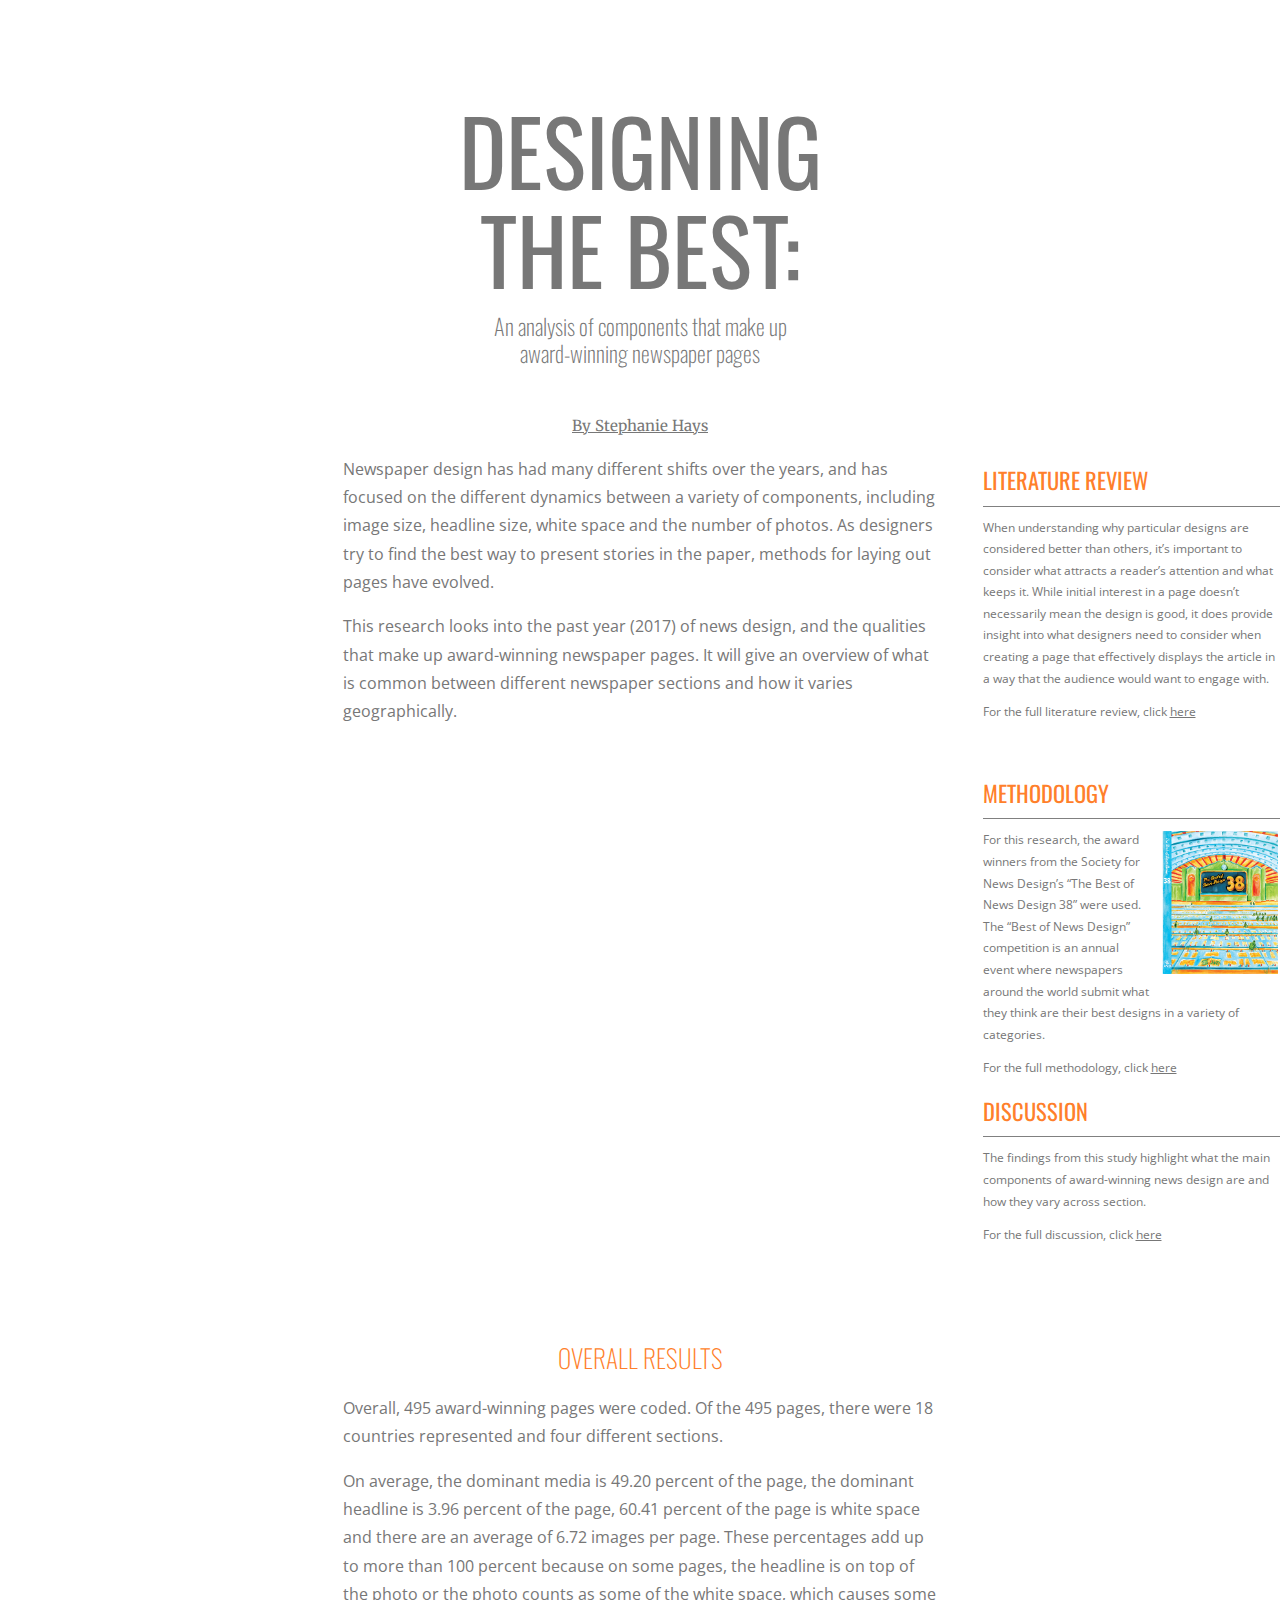
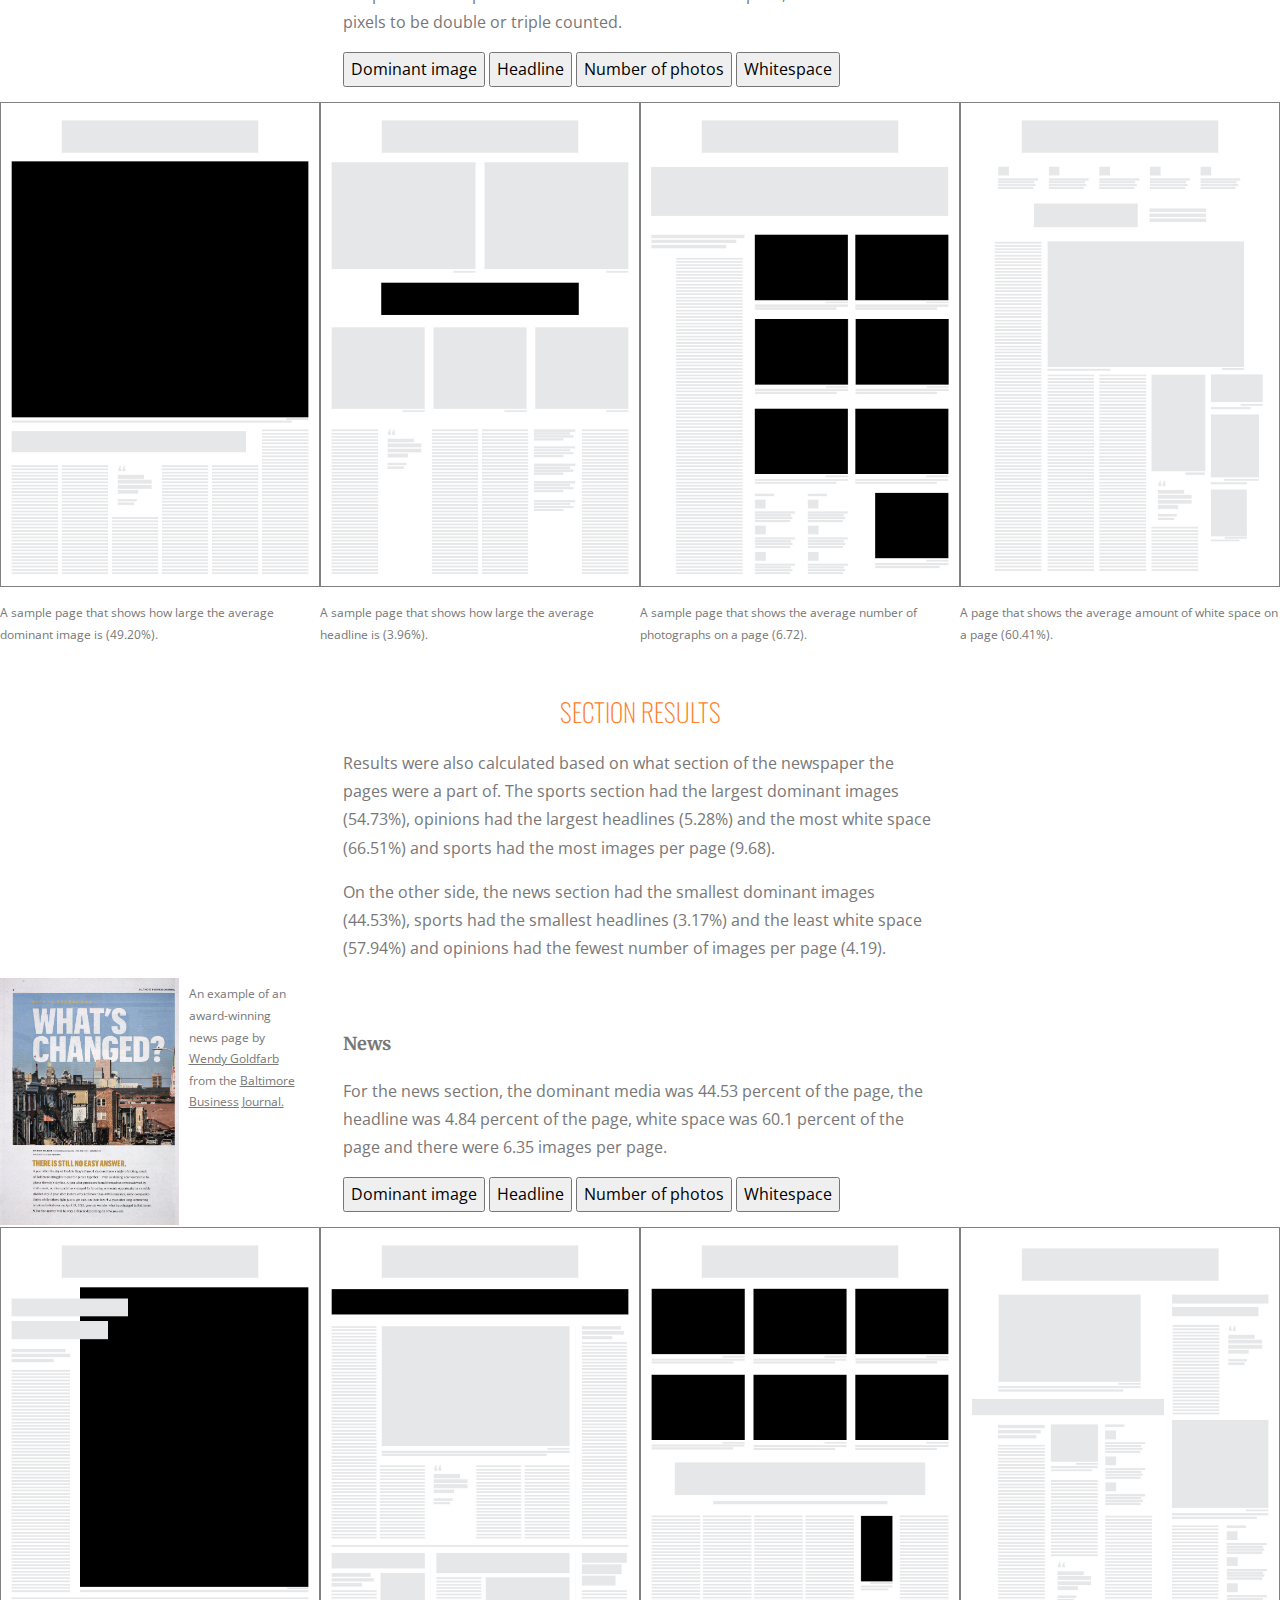
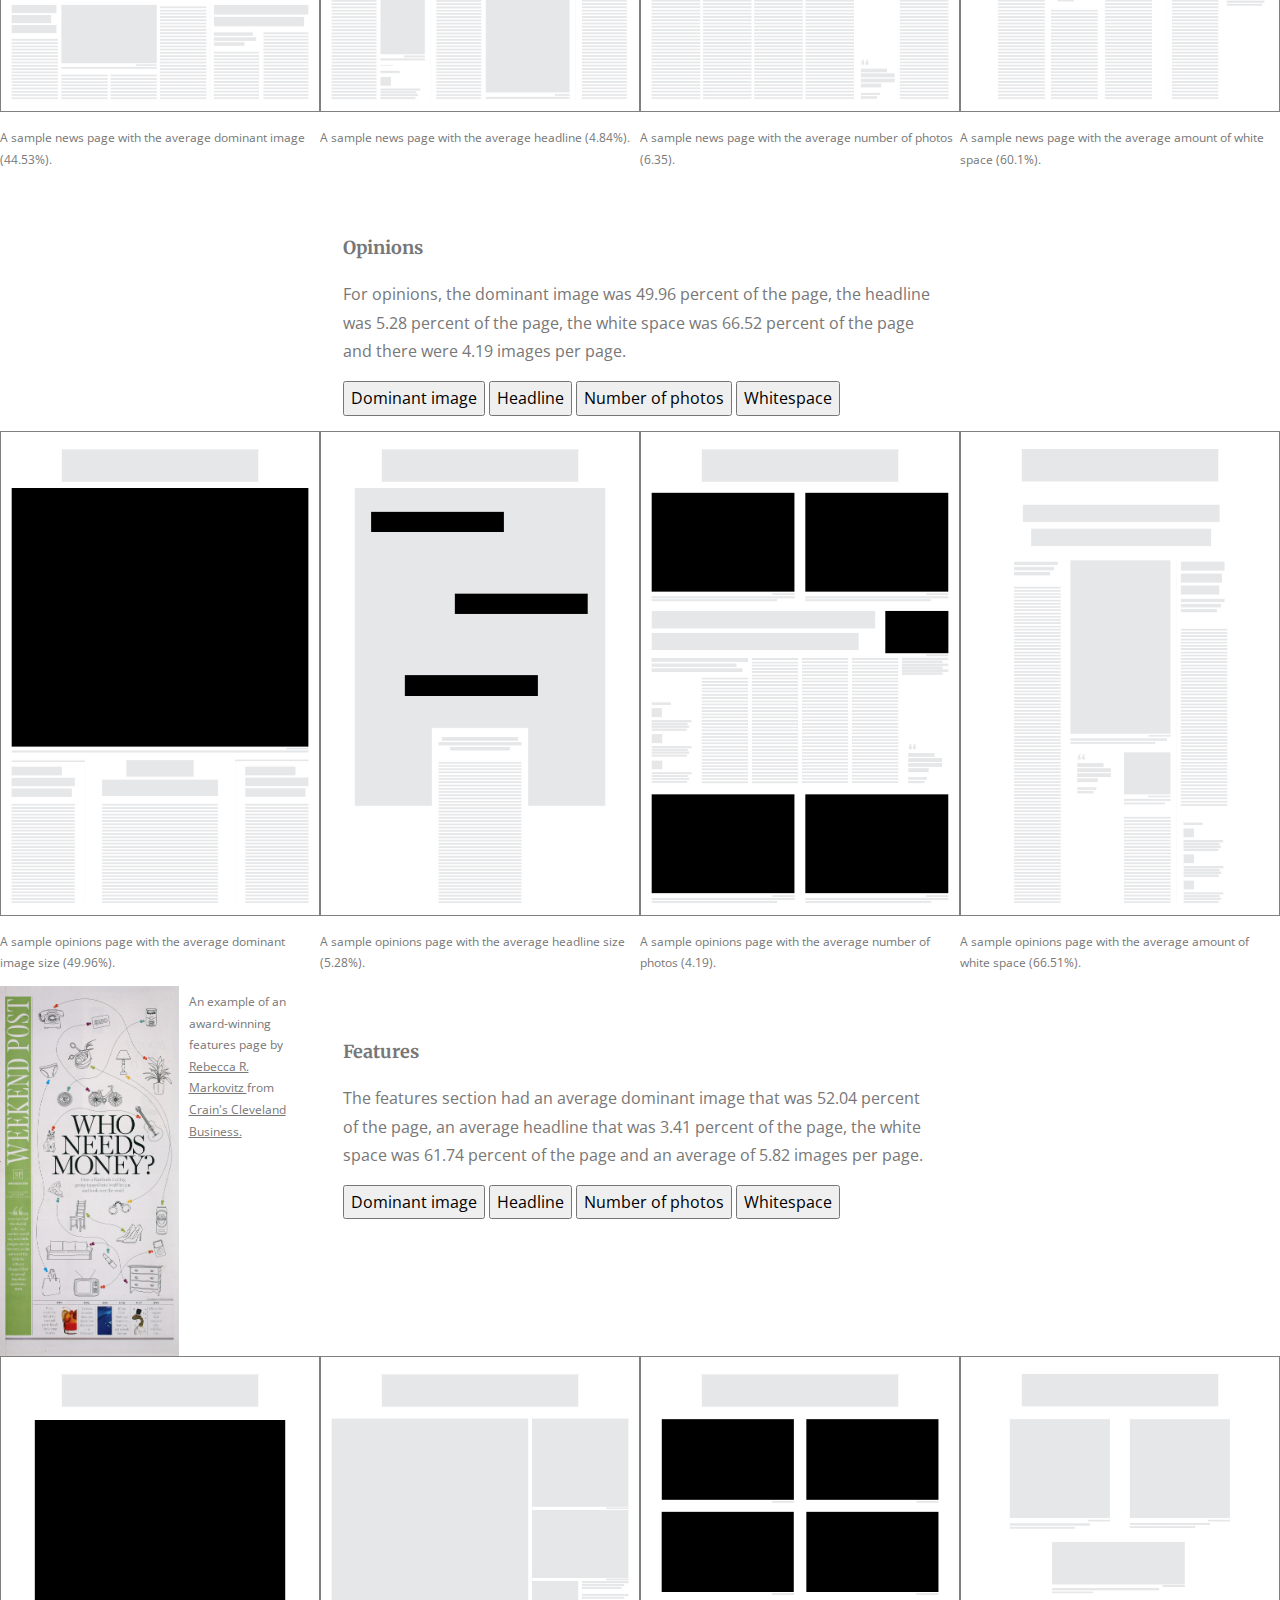
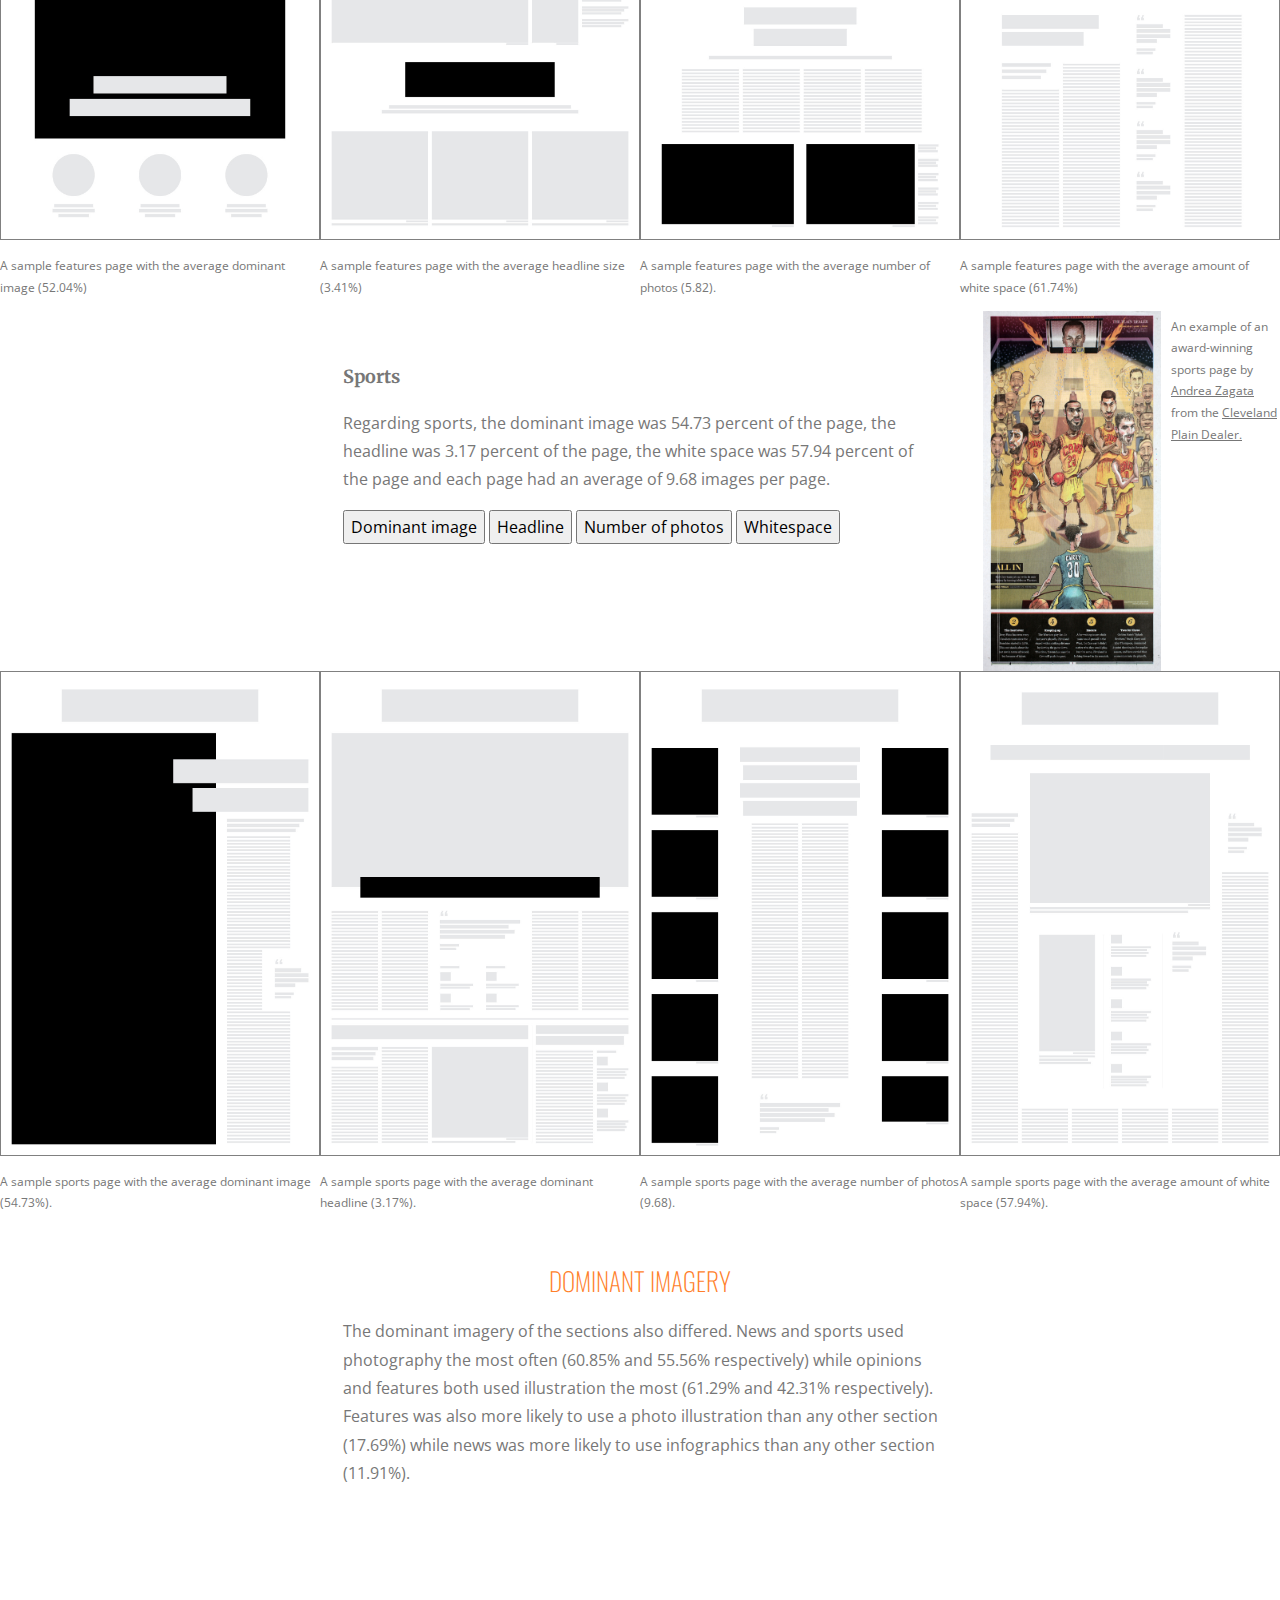
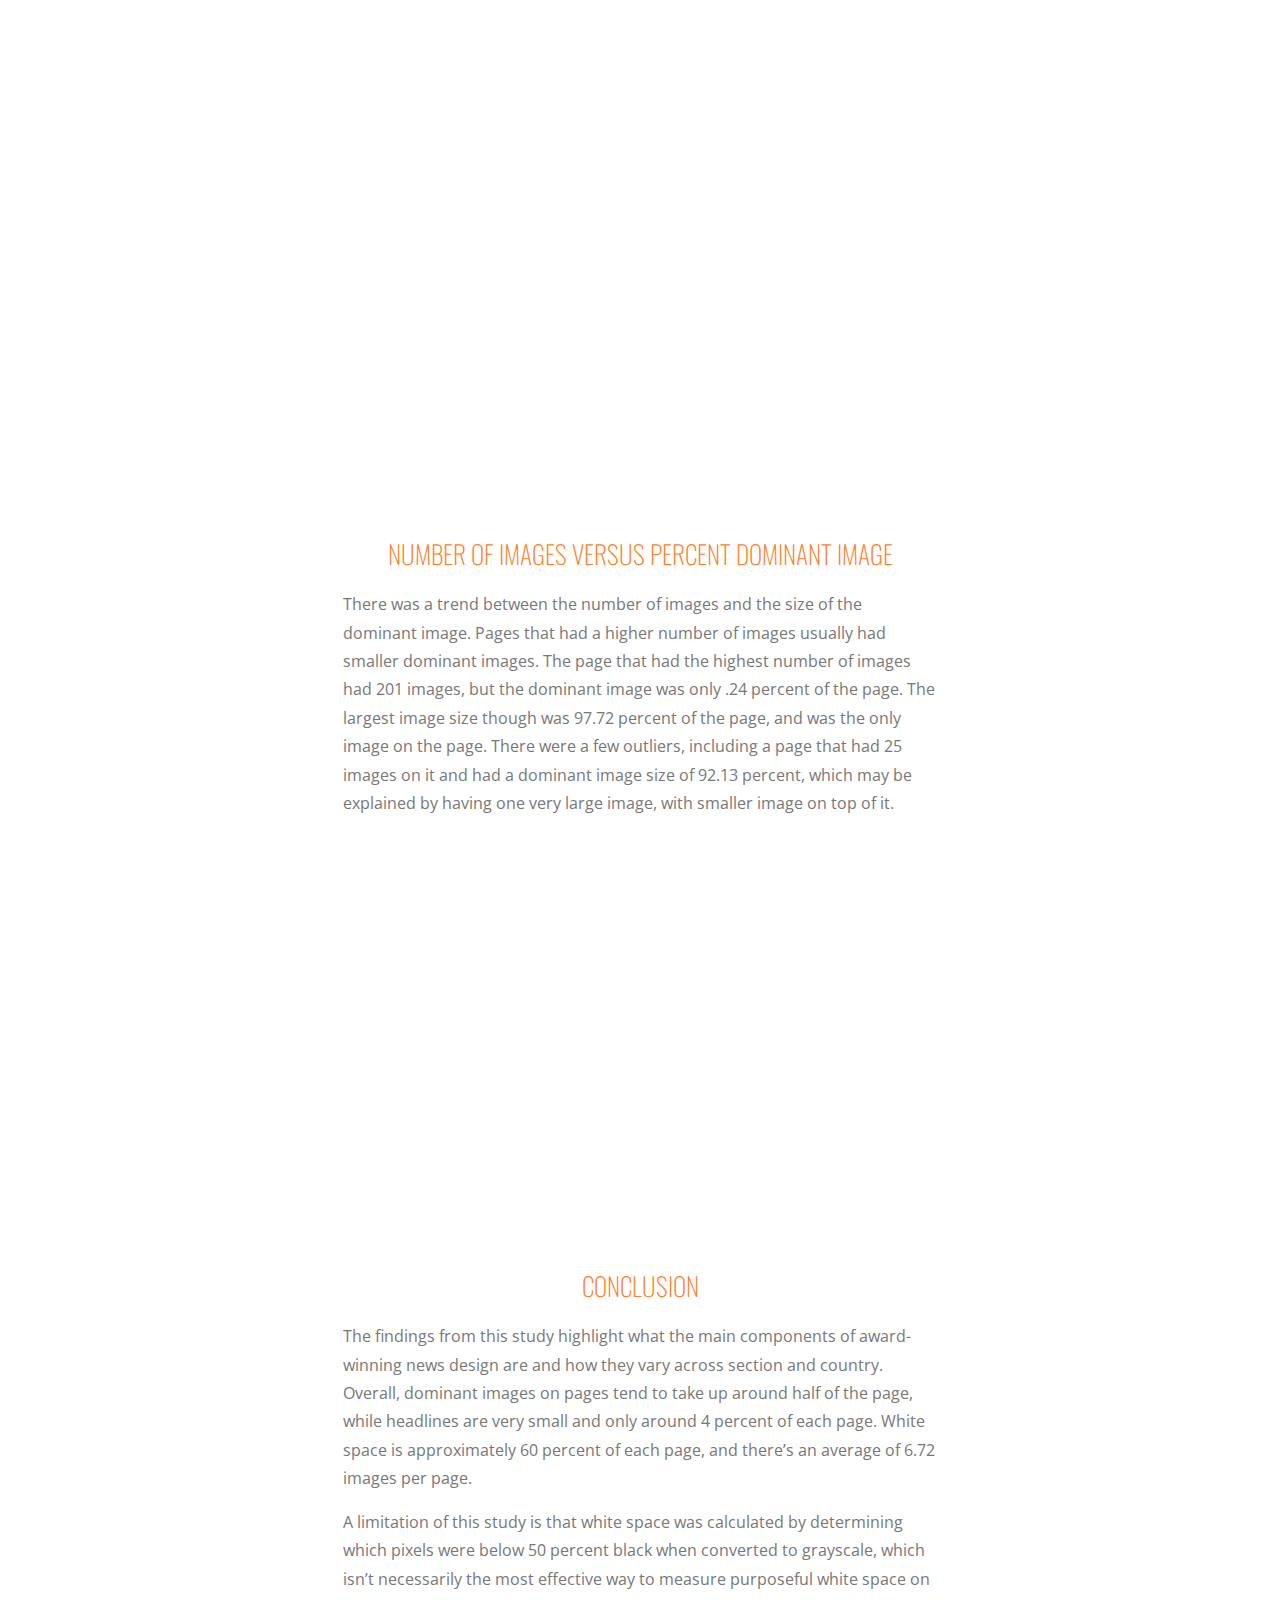
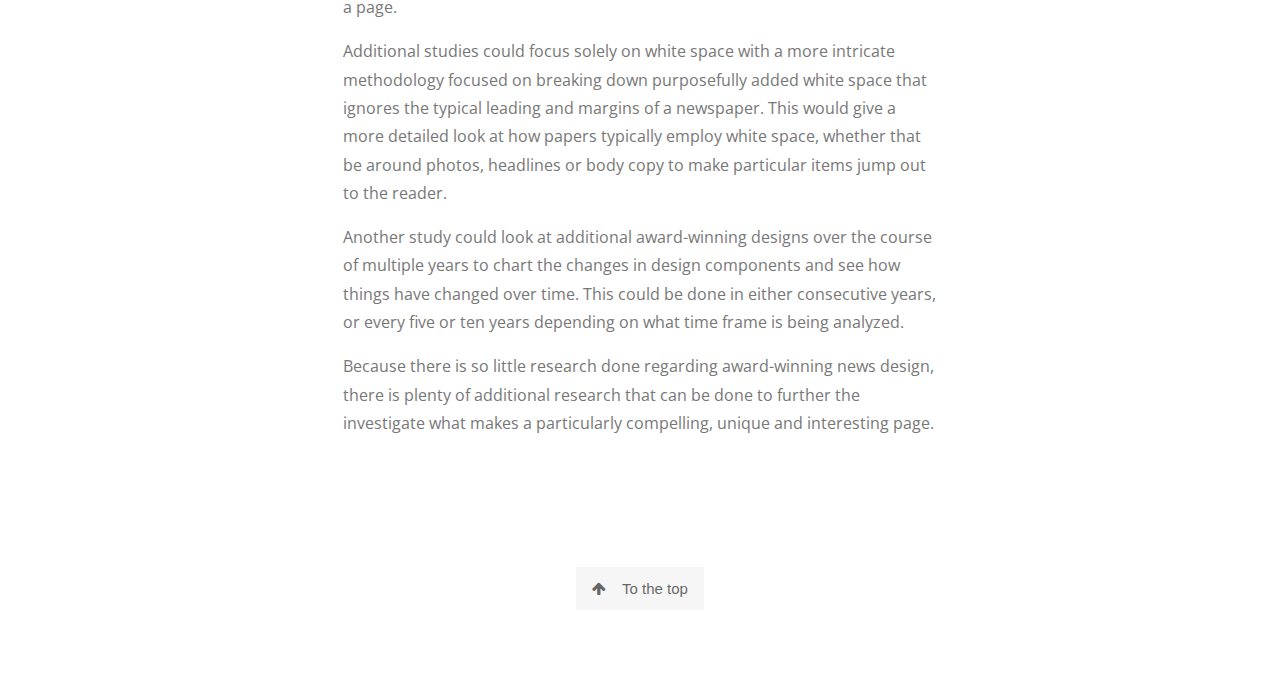
==== commit 9ce4bad8: "Update index.html" ====
--- a/index.html
+++ b/index.html
@@ -55,7 +55,7 @@
         
         <div class="main-article">
     
-            <div class="headline">Designing <br> the best: </div> 
+            <div class="headline" id="home">Designing <br> the best: </div> 
             <div class="secondary-headline-main"> An analysis of components that make up <br> award-winning newspaper pages</div>
             
             <p class="byline-bike"><a href="https://twitter.com/sterphanerhers" target="_blank"> By Stephanie Hays </a> </p>
@@ -64,6 +64,43 @@
             
             <p>This research looks into the past year (2017) of news design, and the qualities that make up award-winning newspaper pages. It will give an overview of what is common between different newspaper sections and how it varies geographically. </p>
             
+            
+        </div>
+        
+        <div class="sidebar methodology-sidebar">
+            
+            <div class="literature-review">
+            
+            <h5 class="fact-box-header timeline-header"> Literature Review </h5>
+            
+            <p class="photo-credit" style="text-align: left;">When understanding why particular designs are considered better than others, it’s important to consider what attracts a reader’s attention and what keeps it. While initial interest in a page doesn’t necessarily mean the design is good, it does provide insight into what designers need to consider when creating a page that effectively displays the article in a way that the audience would want to engage with. </p>
+            <p class="photo-credit"> For the full literature review, click <a href="methodology.html">here</a></p>
+                
+            </div>
+            
+            <div class="methodology">
+            
+            <h5 class="fact-box-header timeline-header"> Methodology </h5>
+            
+            
+            <img class="example-image" src="snd-38-cover-crop.png" width="40%">
+            <p class="photo-credit" style="text-align: left;">For this research, the award winners from the Society for News Design’s “The Best of News Design 38” were used. The “Best of News Design” competition is an annual event where newspapers around the world submit what they think are their best designs in a variety of categories.</p> <p class="photo-credit"> For the full methodology, click <a href="methodology.html#methods">here</a></p>
+                
+            </div>
+            
+            <div class="discussion">
+            
+            <h5 class="fact-box-header timeline-header"> Discussion </h5>
+            
+            <p class="photo-credit" style="text-align: left;">The findings from this study highlight what the main components of award-winning news design are and how they vary across section.</p>        
+            <p class="photo-credit"> For the full discussion, click <a href="discussion.html">here</a></p>
+                
+            </div>
+            
+        </div> 
+        
+        <div class="main-article">
+            
             <h6 class="subhead">Overall results</h6>
             
             <p>Overall, 495 award-winning pages were coded. Of the 495 pages, there were 18 countries represented and four different sections.</p>
@@ -71,7 +108,7 @@
            <p> On average, the dominant media is 49.20 percent of the page, the dominant headline is 3.96 percent of the page, 60.41 percent of the page is white space and there are an average of 6.72 images per page. These percentages add up to more than 100 percent because on some pages, the headline is on top of the photo or the photo counts as some of the white space, which causes some pixels to be double or triple counted. </p>
         
             <p>
-            <button class="btn btn-outline-secondary" type="button" data-toggle="collapse" data-target="#overall-dominant-image" aria-expanded="false" aria-controls="collapseExample">
+            <button class="btn btn-outline-secondary" type="button" data-toggle="collapse" data-target="#overall-dominant-image" aria-expanded="true" aria-controls="collapseExample">
             Dominant image
             </button>
             <button class="btn btn-outline-secondary" type="button" data-toggle="collapse" data-target="#overall-headline" aria-expanded="false" aria-controls="collapseExample">
@@ -84,32 +121,9 @@
             Whitespace
             </button>
             </p>
-            
-            </div>
-        
-        <div class="sidebar methodology-sidebar">
-            
-            <div class="literature-review">
-            
-            <h5 class="fact-box-header timeline-header"> Literature Review </h5>
-            
-            <p class="photo-credit" style="text-align: left;">When understanding why particular designs are considered better than others, it’s important to consider what attracts a reader’s attention and what keeps it. While initial interest in a page doesn’t necessarily mean the design is good, it does provide insight into what designers need to consider when creating a page that effectively displays the article in a way that the audience would want to engage with. </p>
-            <p class="photo-credit"> For the full literature review, click <a href="methodology.html">here</a></p>
-                
-            </div>
-            
-            <div class="methodology">
-            
-            <h5 class="fact-box-header timeline-header"> Methodology </h5>
-            
-            
-            <img class="example-image" src="snd-38-cover-crop.png" width="40%">
-            <p class="photo-credit" style="text-align: left;">For this research, the award winners from the Society for News Design’s “The Best of News Design 38” were used. The “Best of News Design” competition is an annual event where newspapers around the world submit what they think are their best designs in a variety of categories.</p> <p class="photo-credit"> For the full methodology, click <a href="methodology.html#methods">here</a></p>
-                
-            </div>
-        </div> 
-        
-
+        
+        
+    </div>
         </div>
             
             <div class="row-2 collapse-content">
@@ -153,19 +167,6 @@
 
             <p>On the other side, the news section had the smallest dominant images (44.53%), sports had the smallest headlines (3.17%) and the least white space (57.94%) and opinions had the fewest number of images per page (4.19).
             </p>
-            
-        </div>
-        
-        <div class="sidebar discussion-sidebar">
-        
-            <div class="discussion">
-            
-            <h5 class="fact-box-header timeline-header"> Discussion </h5>
-            
-            <p class="photo-credit" style="text-align: left;">The findings from this study highlight what the main components of award-winning news design are and how they vary across section.</p>        
-            <p class="photo-credit"> For the full discussion, click <a href="discussion.html">here</a></p>
-                
-            </div>
             
         </div>
         </div>
@@ -291,6 +292,13 @@
     
     <div class="row-2 grid-test">
         
+        <div class="sidebar discussion-sidebar">
+            
+            <img class="example-image-1" src="features/example.jpg" width="60%" style="float: left;">
+                <p class="photo-credit" style="text-align: left;">An example of an award-winning features page by <a href="http://rmarkovitz.com/" target="_blank" style="text-decoration: underline"> Rebecca R. Markovitz </a>from <a href="http://www.crainscleveland.com/" target="_blank" style="text-decoration: underline">Crain's Cleveland Business.</a></p>       
+
+        </div>
+        
         <div class="main-article">
             
              <h6 class="sub-subhead"> Features </h6>
@@ -446,7 +454,7 @@
         
             <h6 class="subhead">Number of images versus percent dominant image</h6>
             
-            <p>Lorem ipsum dolor sit amet, consectetur adipiscing elit. Phasellus scelerisque mauris vel mollis dignissim. Vestibulum a quam id orci mattis ornare. Morbi pellentesque non diam nec consectetur. Praesent a sodales est. Nam id dolor quis ex lobortis mollis a ac neque. Praesent nec lacus odio. Nunc facilisis sed purus at sagittis. Cras dictum ullamcorper justo, quis venenatis lectus egestas vitae. Aenean aliquet libero et orci fringilla pulvinar. Suspendisse potenti. Pellentesque eget lorem pulvinar, ornare metus vel, ultricies est. Aenean euismod sapien sed commodo pharetra. Vestibulum ut massa semper odio finibus vestibulum in quis orci. Ut aliquam iaculis dictum. Aliquam vel fringilla est, ut faucibus urna.</p>
+            <p>There was a trend between the number of images and the size of the dominant image. Pages that had a higher number of images usually had smaller dominant images. The page that had the highest number of images had 201 images, but the dominant image was only .24 percent of the page. The largest image size though was 97.72 percent of the page, and was the only image on the page. There were a few outliers, including a page that had 25 images on it and had a dominant image size of 92.13 percent, which may be explained by having one very large image, with smaller image on top of it. </p>
         
         </div> 
         
@@ -456,8 +464,23 @@
             <canvas id="chart-area6" />
             </div>
             
-        </div>    
         </div>
+        
+        <div class="main-article">
+        
+        <h6 class="subhead">Conclusion</h6>
+        <p>The findings from this study highlight what the main components of award-winning news design are and how they vary across section and country. Overall, dominant images on pages tend to take up around half of the page, while headlines are very small and only around 4 percent of each page. White space is approximately 60 percent of each page, and there’s an average of 6.72 images per page.</p>
+        <p>A limitation of this study is that white space was calculated by determining which pixels were below 50 percent black when converted to grayscale, which isn’t necessarily the most effective way to measure purposeful white space on a page. </p>
+        <p>Additional studies could focus solely on white space with a more intricate methodology focused on breaking down purposefully added white space that ignores the typical leading and margins of a newspaper. This would give a more detailed look at how papers typically employ white space, whether that be around photos, headlines or body copy to make particular items jump out to the reader.</p>
+        <p>Another study could look at additional award-winning designs over the course of multiple years to chart the changes in design components and see how things have changed over time. This could be done in either consecutive years, or every five or ten years depending on what time frame is being analyzed.</p>
+        <p>Because there is so little research done regarding award-winning news design, there is plenty of additional research that can be done to further the investigate what makes a particularly compelling, unique and interesting page.</p>
+
+            
+            
+         </div>
+        
+        </div>
+      </div>
     
                       
 
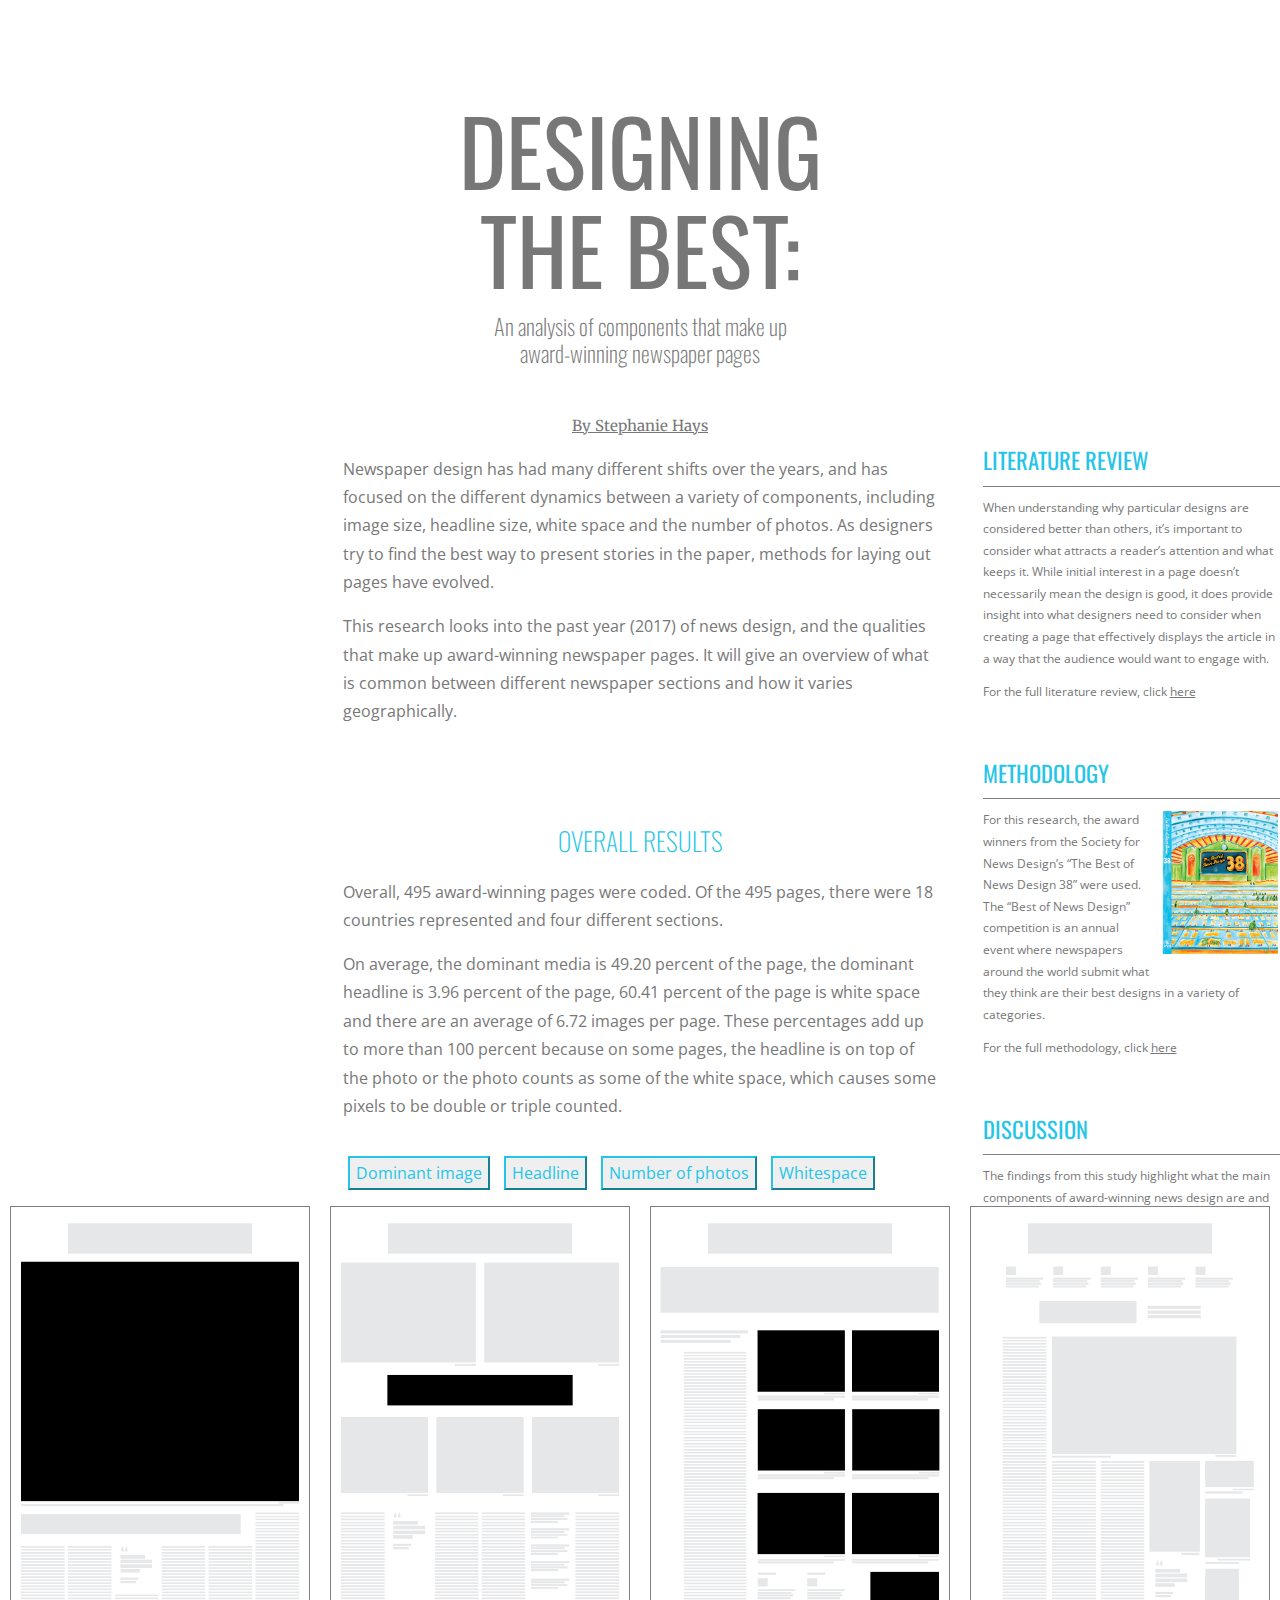
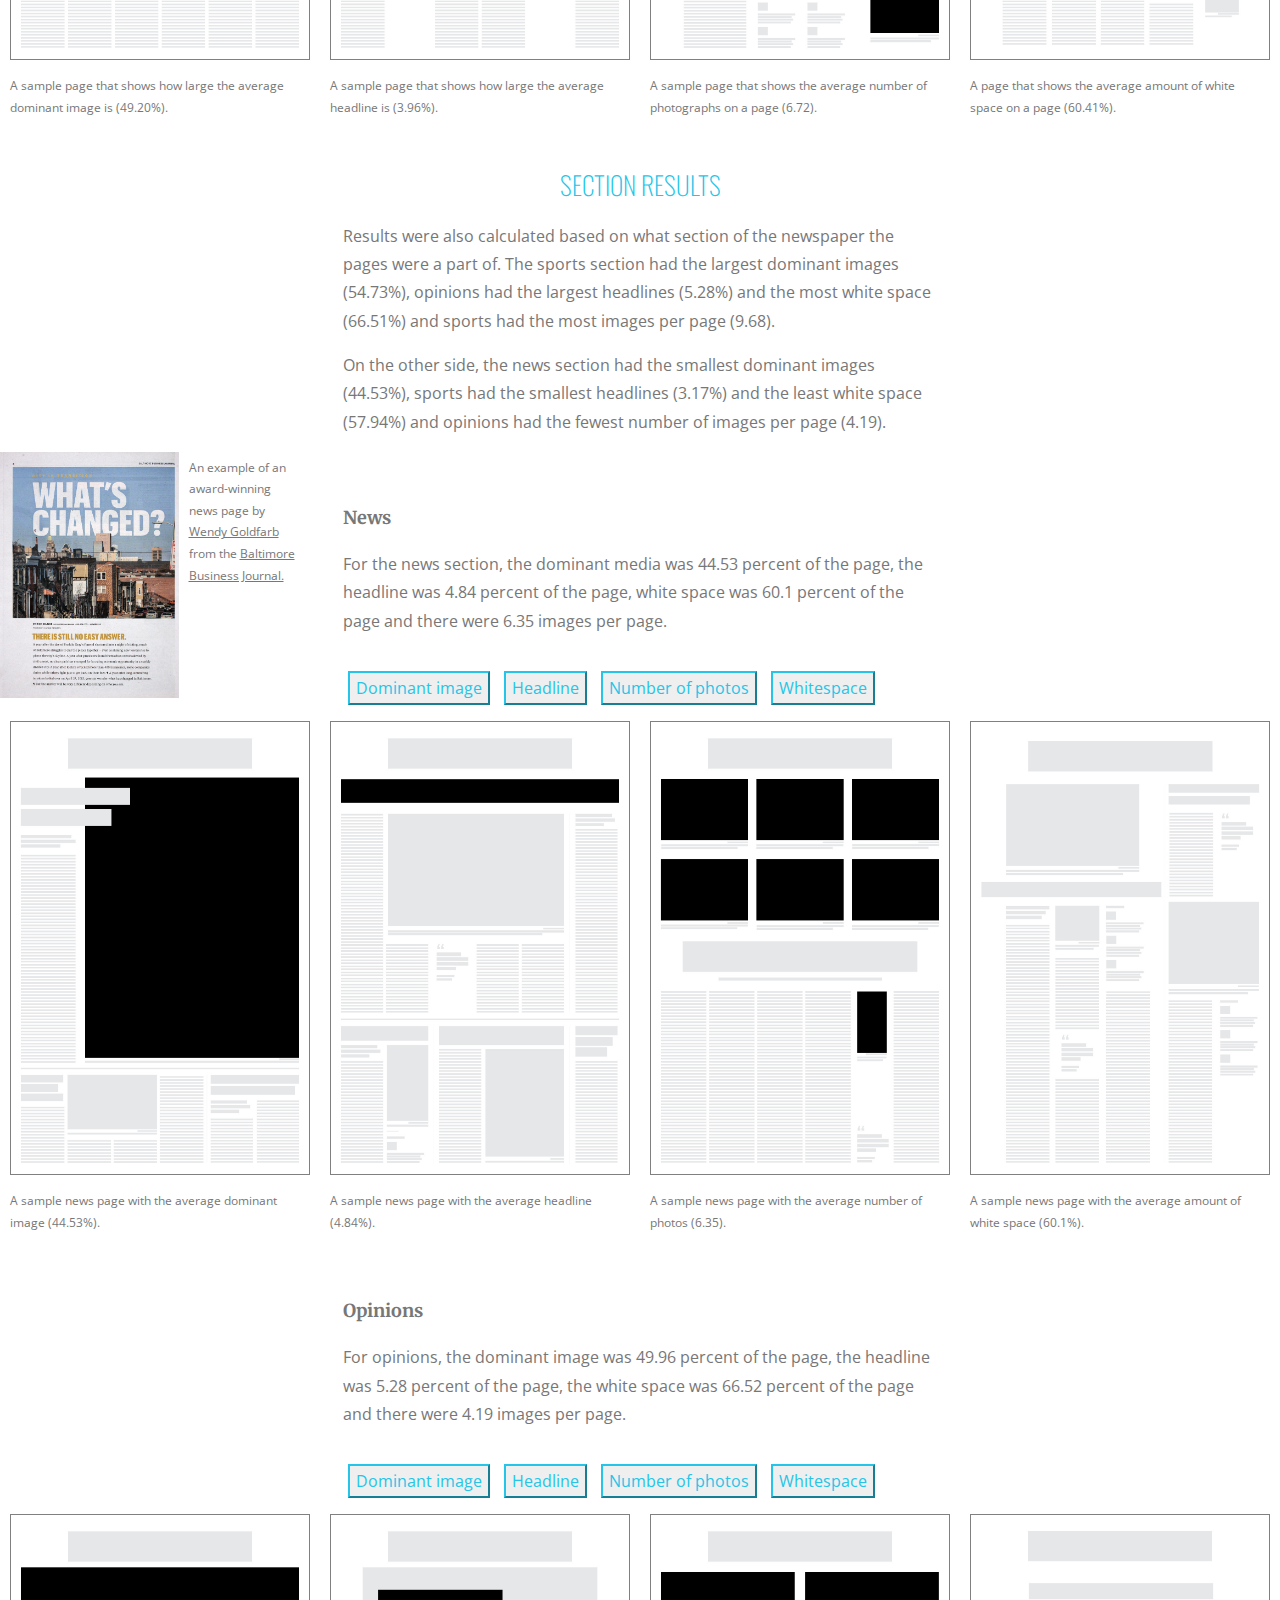
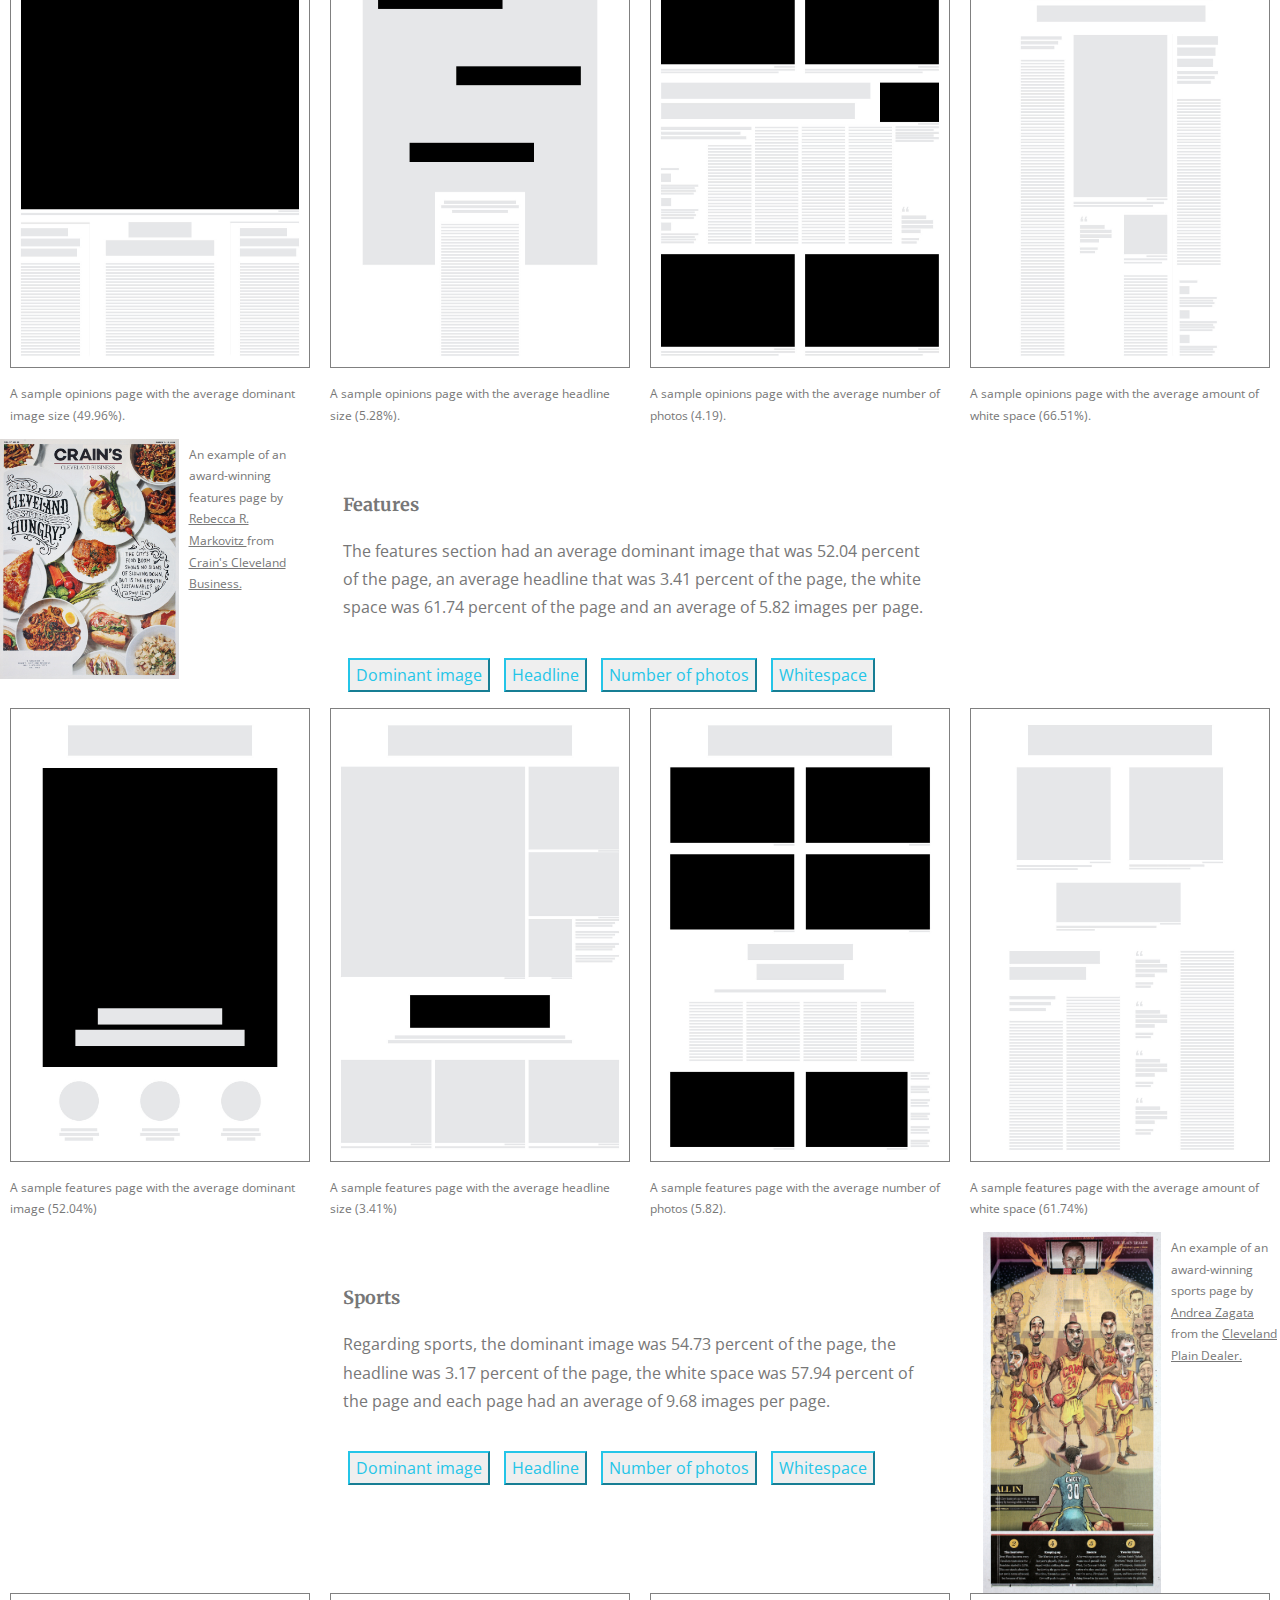
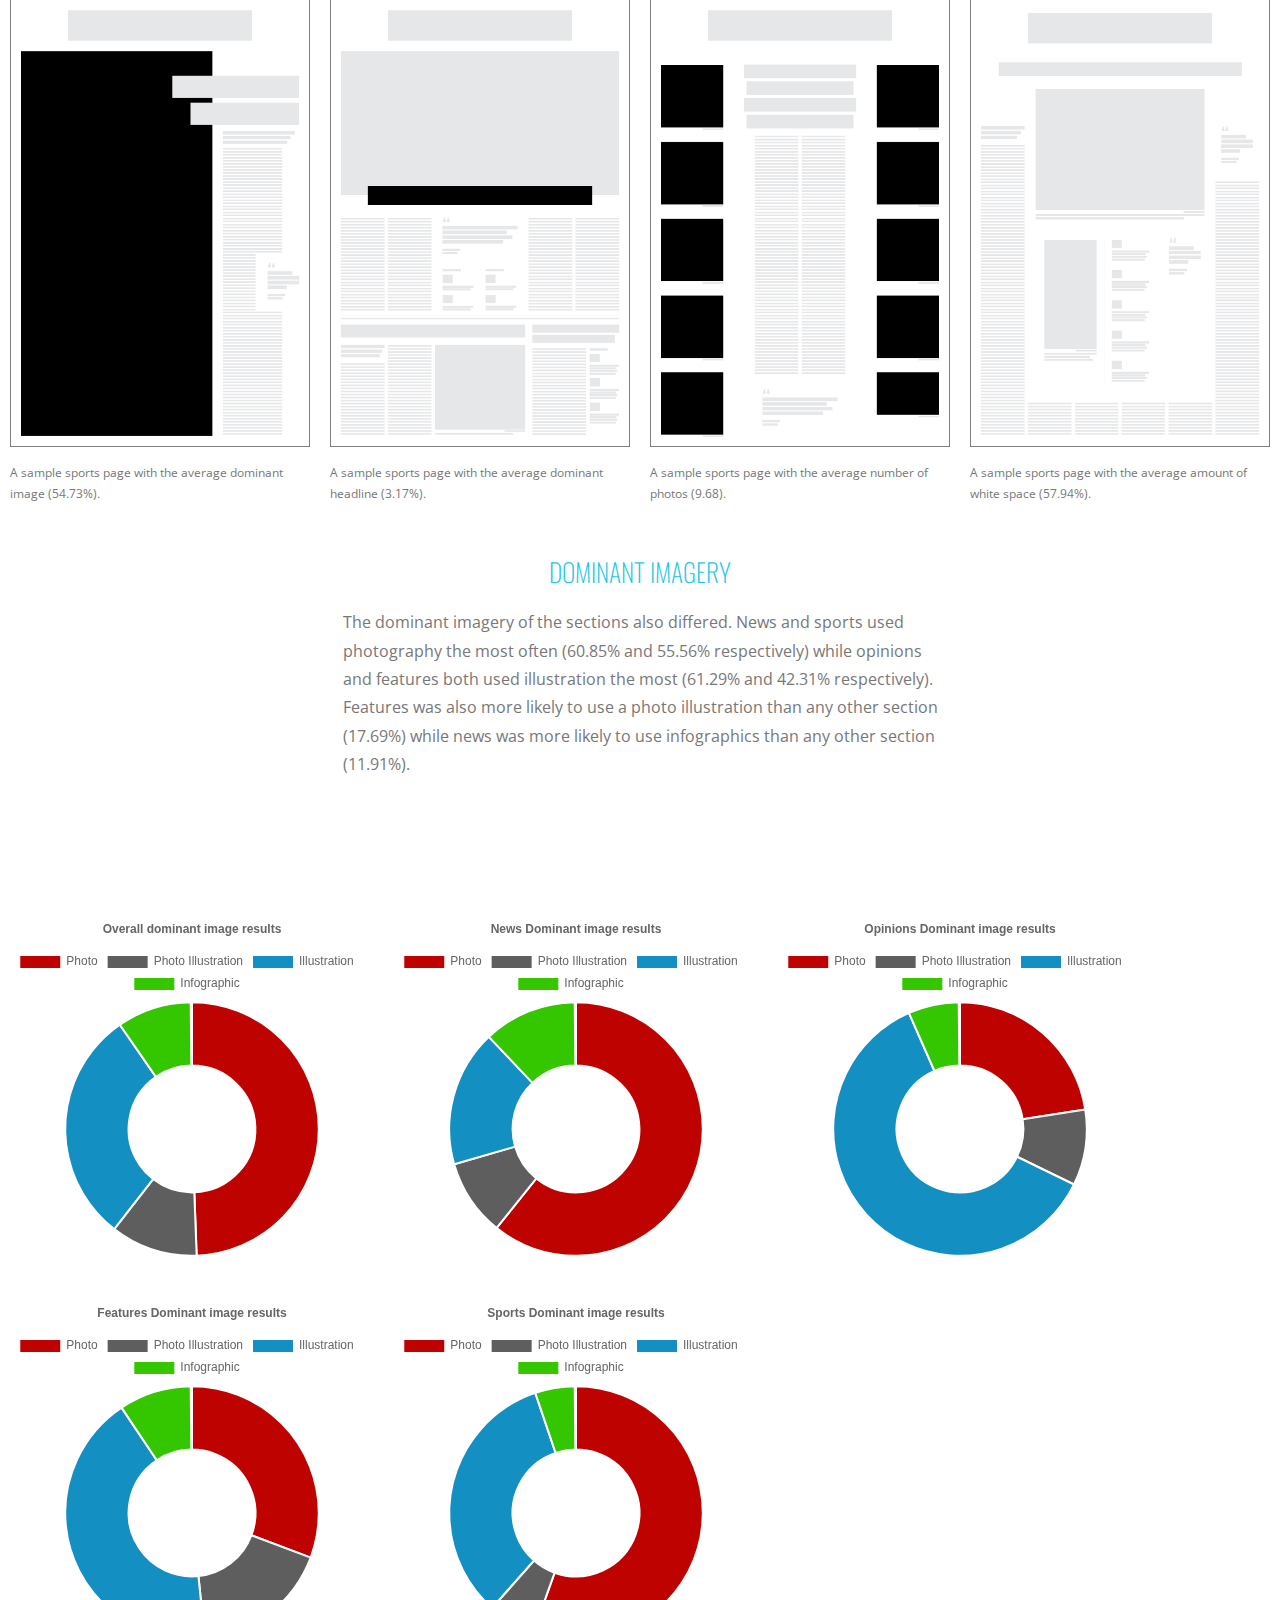
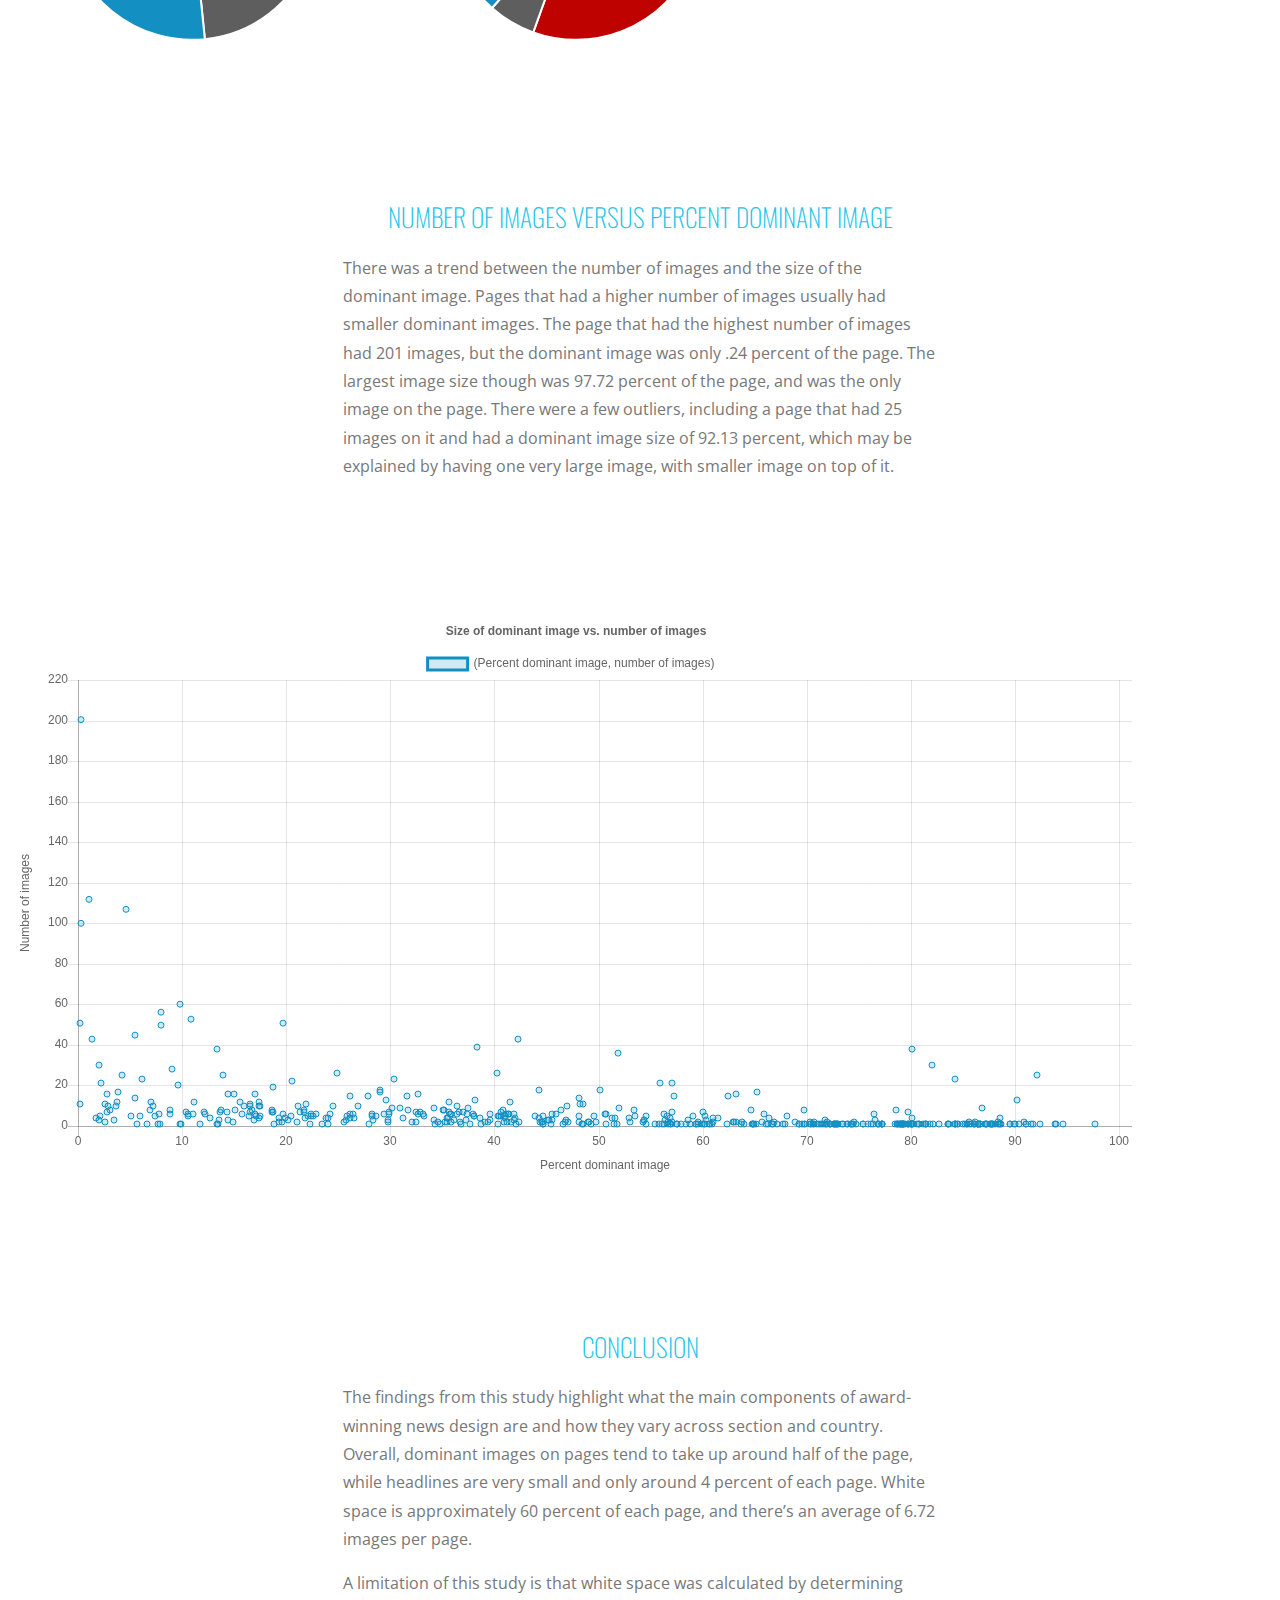
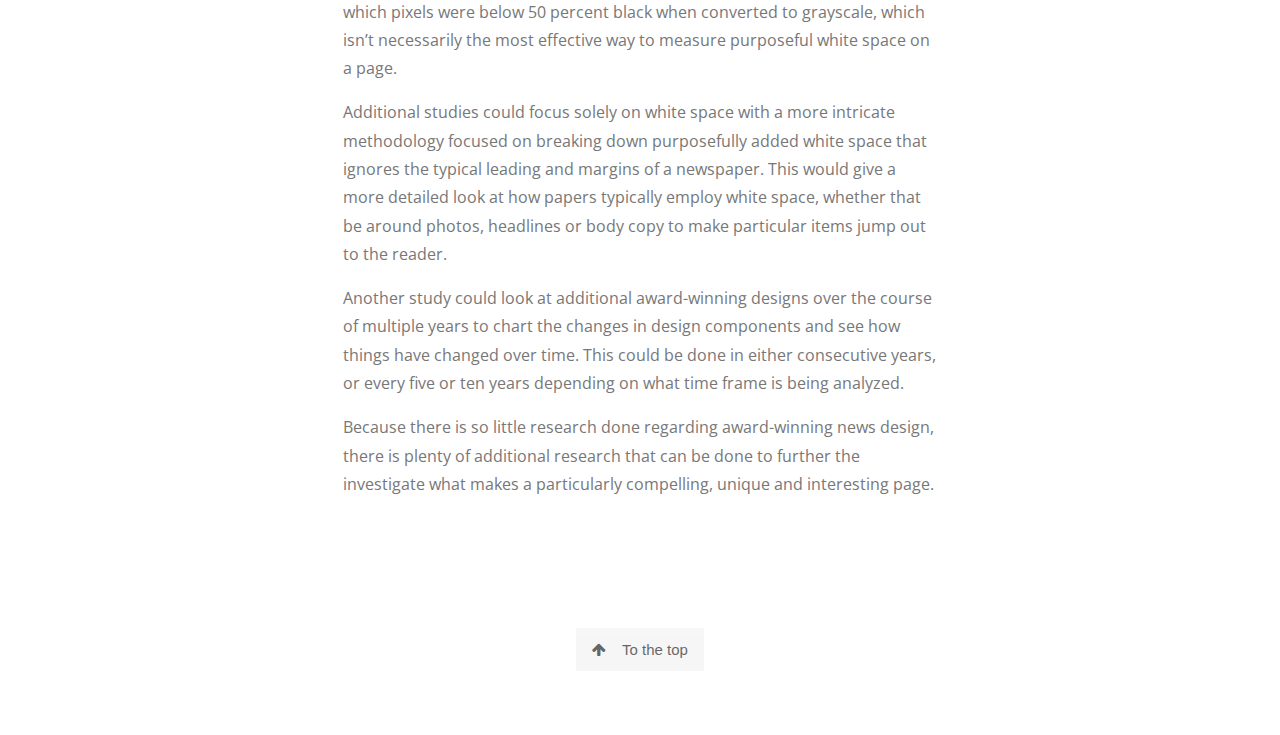
==== commit 852d5def: "Update index.html" ====
--- a/index.html
+++ b/index.html
@@ -35,8 +35,8 @@
         
        <!-- Chart.js --> 
         
-        <script src="http://elonnewsnetwork.github.io/graphics/dist/Chart.bundle.js"></script>
-    <script src="http://elonnewsnetwork.github.io/graphics/samples/utils.js"></script>
+        <script src="https://haysstephanie.github.io/graphics-master/dist/Chart.bundle.js"></script>
+    <script src="https://haysstephanie.github.io/graphics-master/samples/utils.js"></script>
         
     </head>
     <body>
--- a/main.css
+++ b/main.css
@@ -36,7 +36,7 @@
 }
 
 a:hover {
-    color: rgb(255,127,43);
+    color: rgb(36,197,232);
     text-decoration: none;
 }
 
@@ -185,7 +185,7 @@
     margin-right: 10px;
     margin-top: 0px;
     margin-bottom: -30px;
-    color: rgb(197, 5, 13);
+    color: rgb(36,197,232);
 }
 
 
@@ -196,7 +196,7 @@
     font-family: Oswald;
     font-size: 150%;
     text-transform: uppercase;
-    color: rgb(255,127,43);
+    color: rgb(36,197,232);
     padding-bottom: 5px;
 }
 
@@ -267,7 +267,7 @@
     font-size: 170%;
     font-weight: lighter;
     margin-top: 40px;
-    color: rgb(255,127,43);
+    color: rgb(36,197,232);
     line-height: 120%;
     padding-bottom: 5px;
 }
@@ -307,7 +307,11 @@
 }
 
 .card {
-    border: none; 
+    border: none;
+    display: block;
+    width: 300px;
+    margin-left: auto;
+    margin-right: auto
 }
 
 
@@ -396,7 +400,8 @@
 
 .methodology-sidebar {
     
-    padding-top: 400px;
+    padding-top: 380px;
+    margin-bottom: -800px;
     
 }
 
@@ -428,6 +433,20 @@
     margin-bottom: 50px;
     
 }
+
+.literature-review-section {
+    
+    border-top: solid 1px;
+    margin-top: 20px;
+    
+}
+
+.methodology {
+    
+    margin-bottom: 50px;
+}
+
+
 
 .sub-sub-subhead {
     
@@ -448,6 +467,13 @@
     float: left;
     margin-right: 10px;
     
+}
+
+.discussion-overall {
+    
+    border-top: solid 1px gray;
+    margin-top: 20px;
+    padding-top: 20px;
 }
 
 
@@ -475,6 +501,66 @@
 .attribution {
     font-style: italic;
     font-size: 80%;
+}
+
+.bibliography {
+    
+    display: grid;
+    grid-template-columns: 1fr 1fr;
+    grid-gap: 1em;
+    border-top: solid 1px;
+    margin-top: 20px;
+    padding-top: 40px;
+    
+}
+
+.bibliography-item {
+    margin-left: 2em;
+    text-indent: -2em;
+}
+
+.bibliography-links {
+    
+    text-decoration: underline;
+    
+}
+
+.bibliography-header {
+    
+    grid-column: 1/3;
+    
+}
+
+.graph {
+    
+    display: block;
+    margin-left: auto;
+    margin-right: auto;
+    width: 75%;
+}
+
+.nav-item {
+    
+    font-size: 80%;
+    
+}
+
+.btn-outline-secondary {
+    
+    color: rgb(36,197,232);
+    border-color: rgb(36,197,232);
+    margin-top: 20px;
+    margin-left: 5px;
+    margin-right: 5px;
+    
+}
+
+.buttons {
+    
+    display: table;
+  margin: 0 auto;
+   
+    
 }
 
 /* map */
@@ -540,6 +626,7 @@
     .methodology-sidebar {
     
     padding-top: 0px;
+    margin-bottom: 0px;
     
 }
 
@@ -560,6 +647,43 @@
     padding-top: 0px;
     
 }
+    
+    .graph-container {
+        
+        width: 100%;
+        
+    }
+    
+    .graph {
+        
+        width: 100%;
+    }
+    
+    .collapse-content {
+        
+        grid-template-columns: 1fr;
+        
+    }
+    
+    .card {
+    border: none;
+    display: block;
+    width: 100%;
+    margin-left: auto;
+    margin-right: auto
+}
+    
+    .section-1 {
+        
+       grid-column: 1/3 
+        
+    }
+    
+    .section-2 {
+        
+       grid-column: 1/3 
+        
+    }
 
 }
 
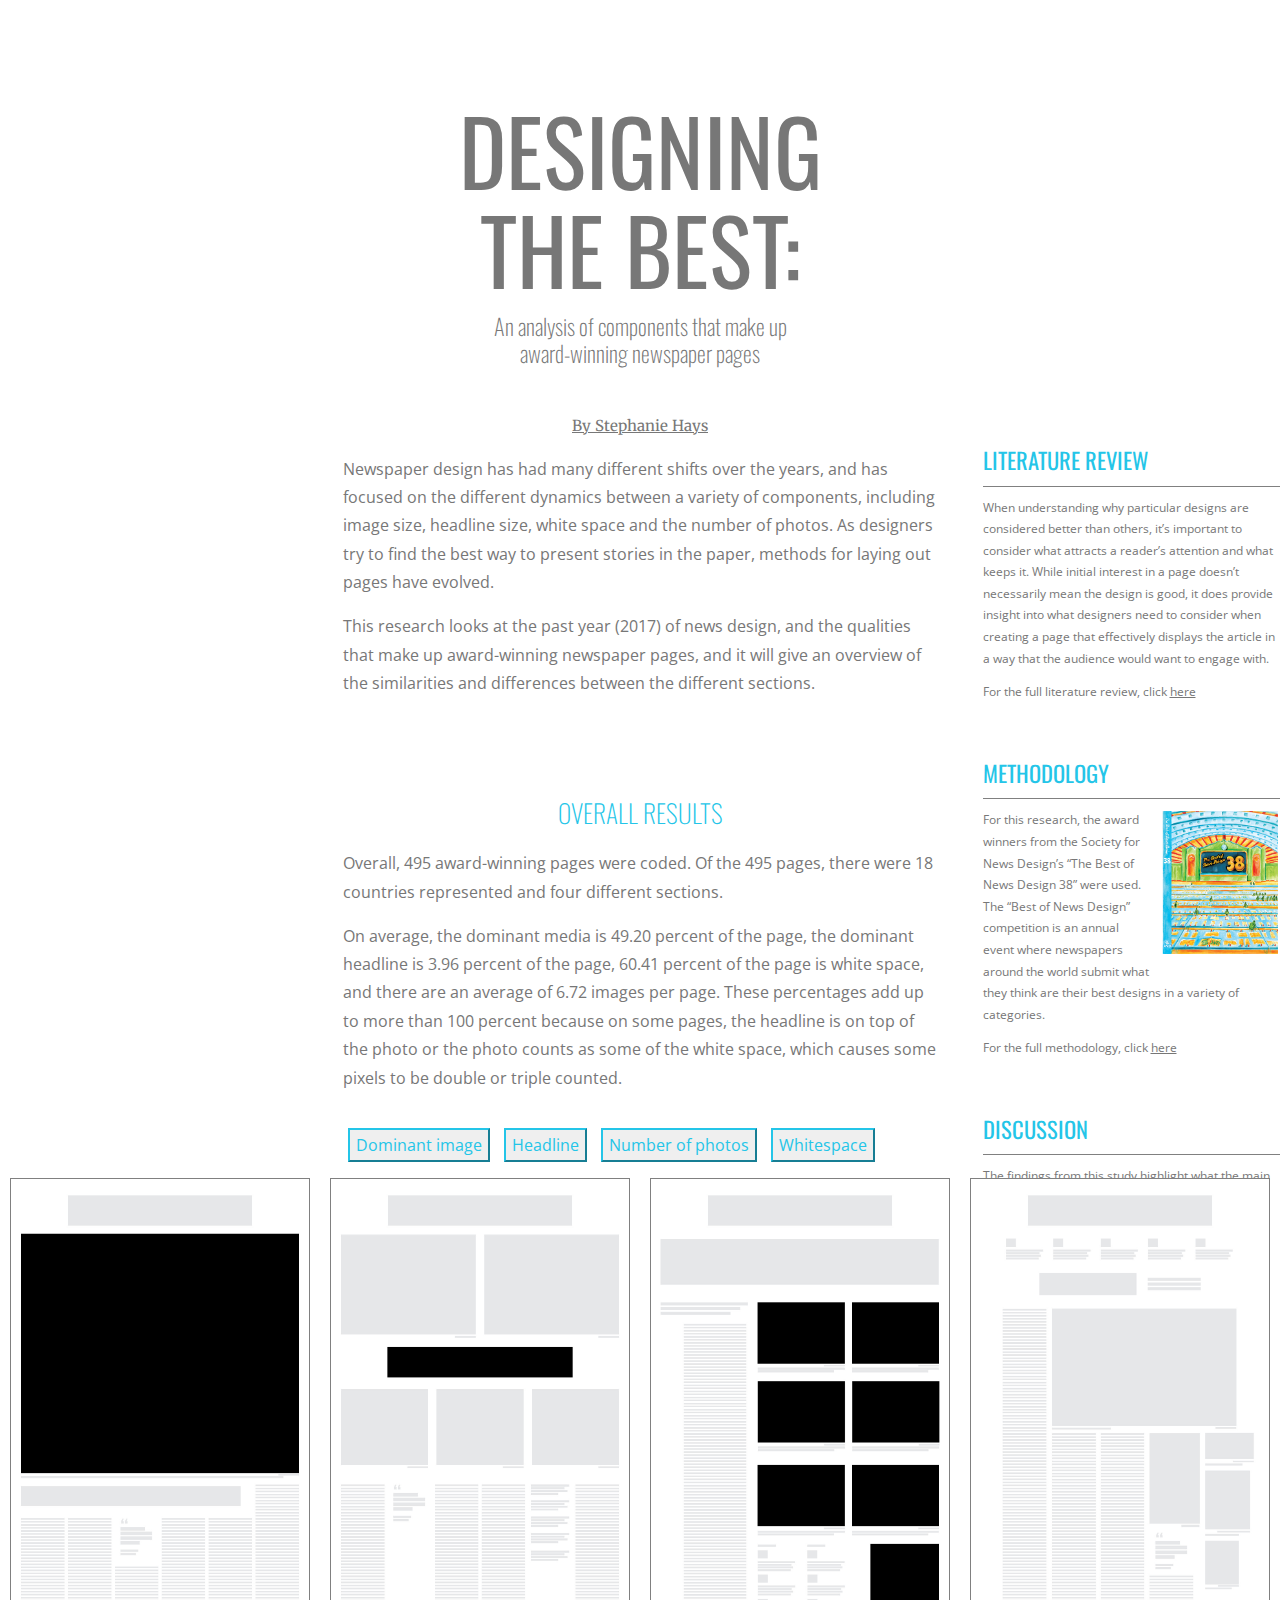
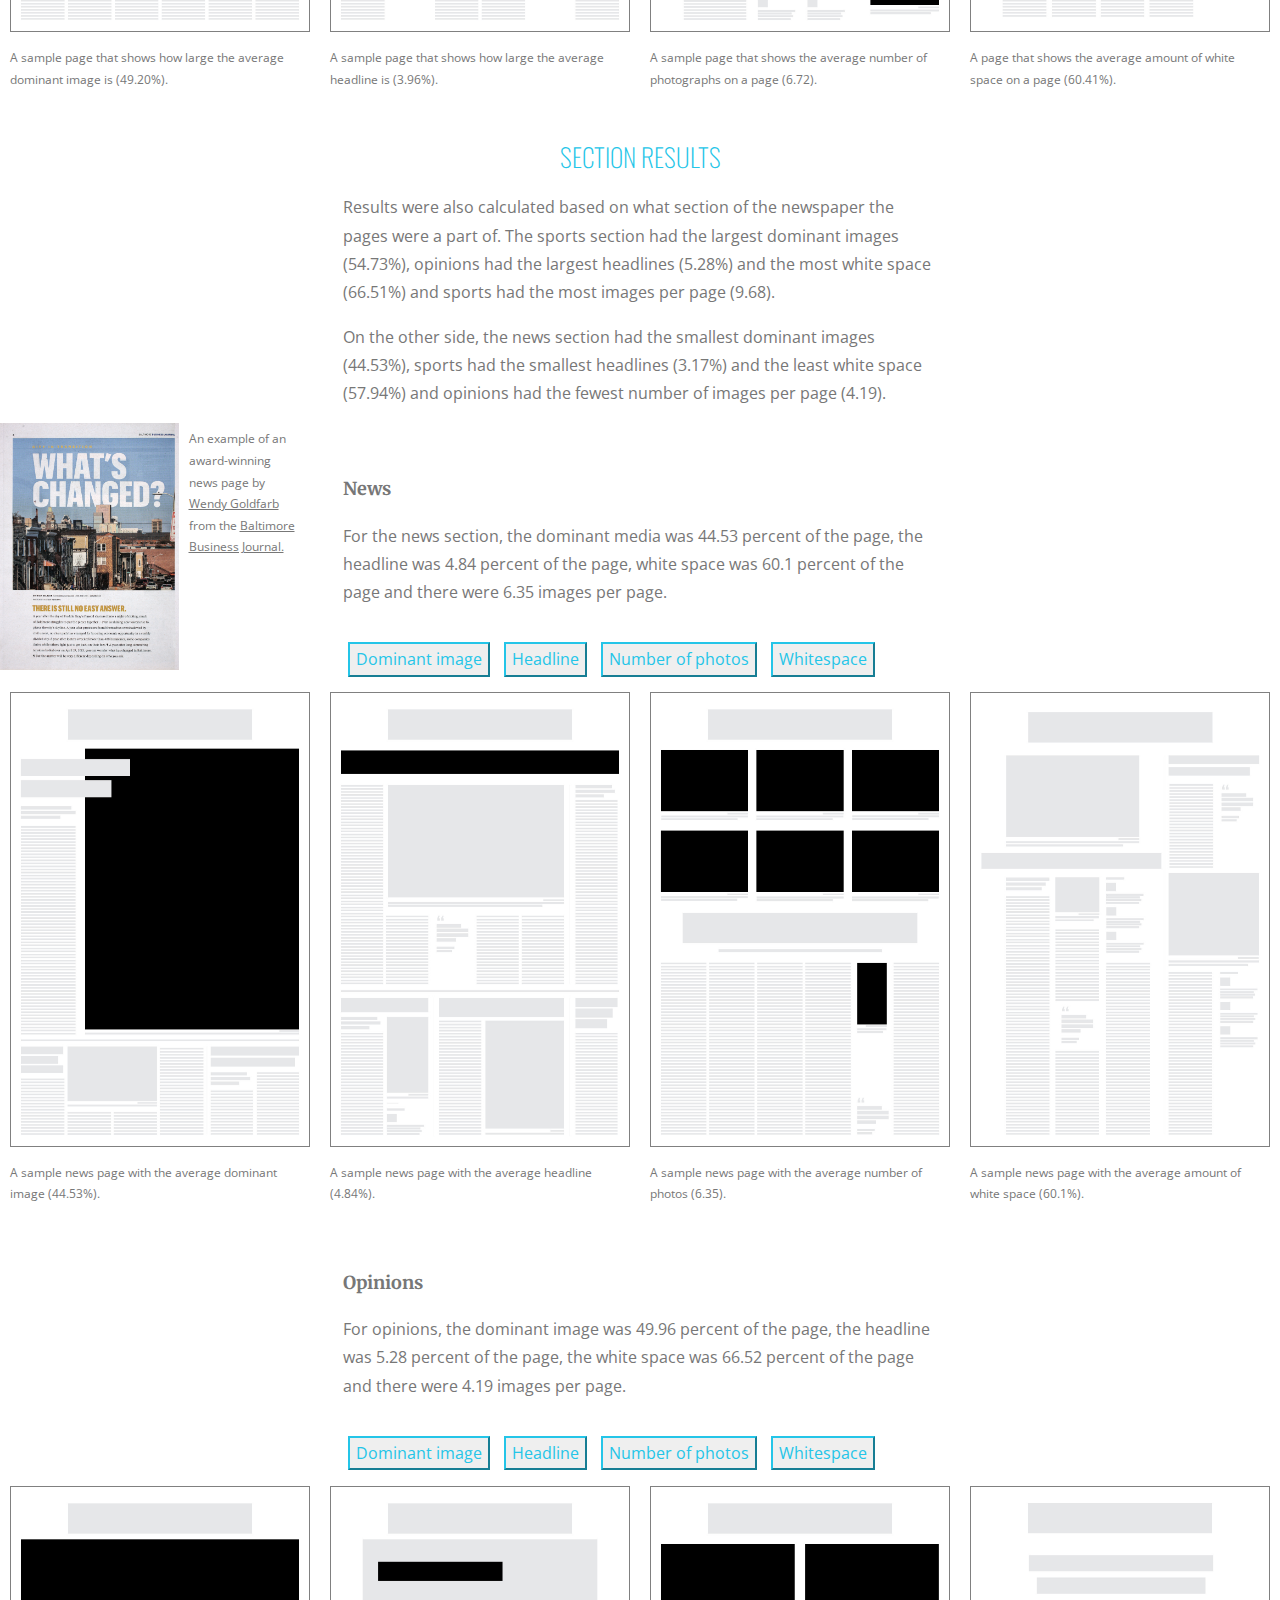
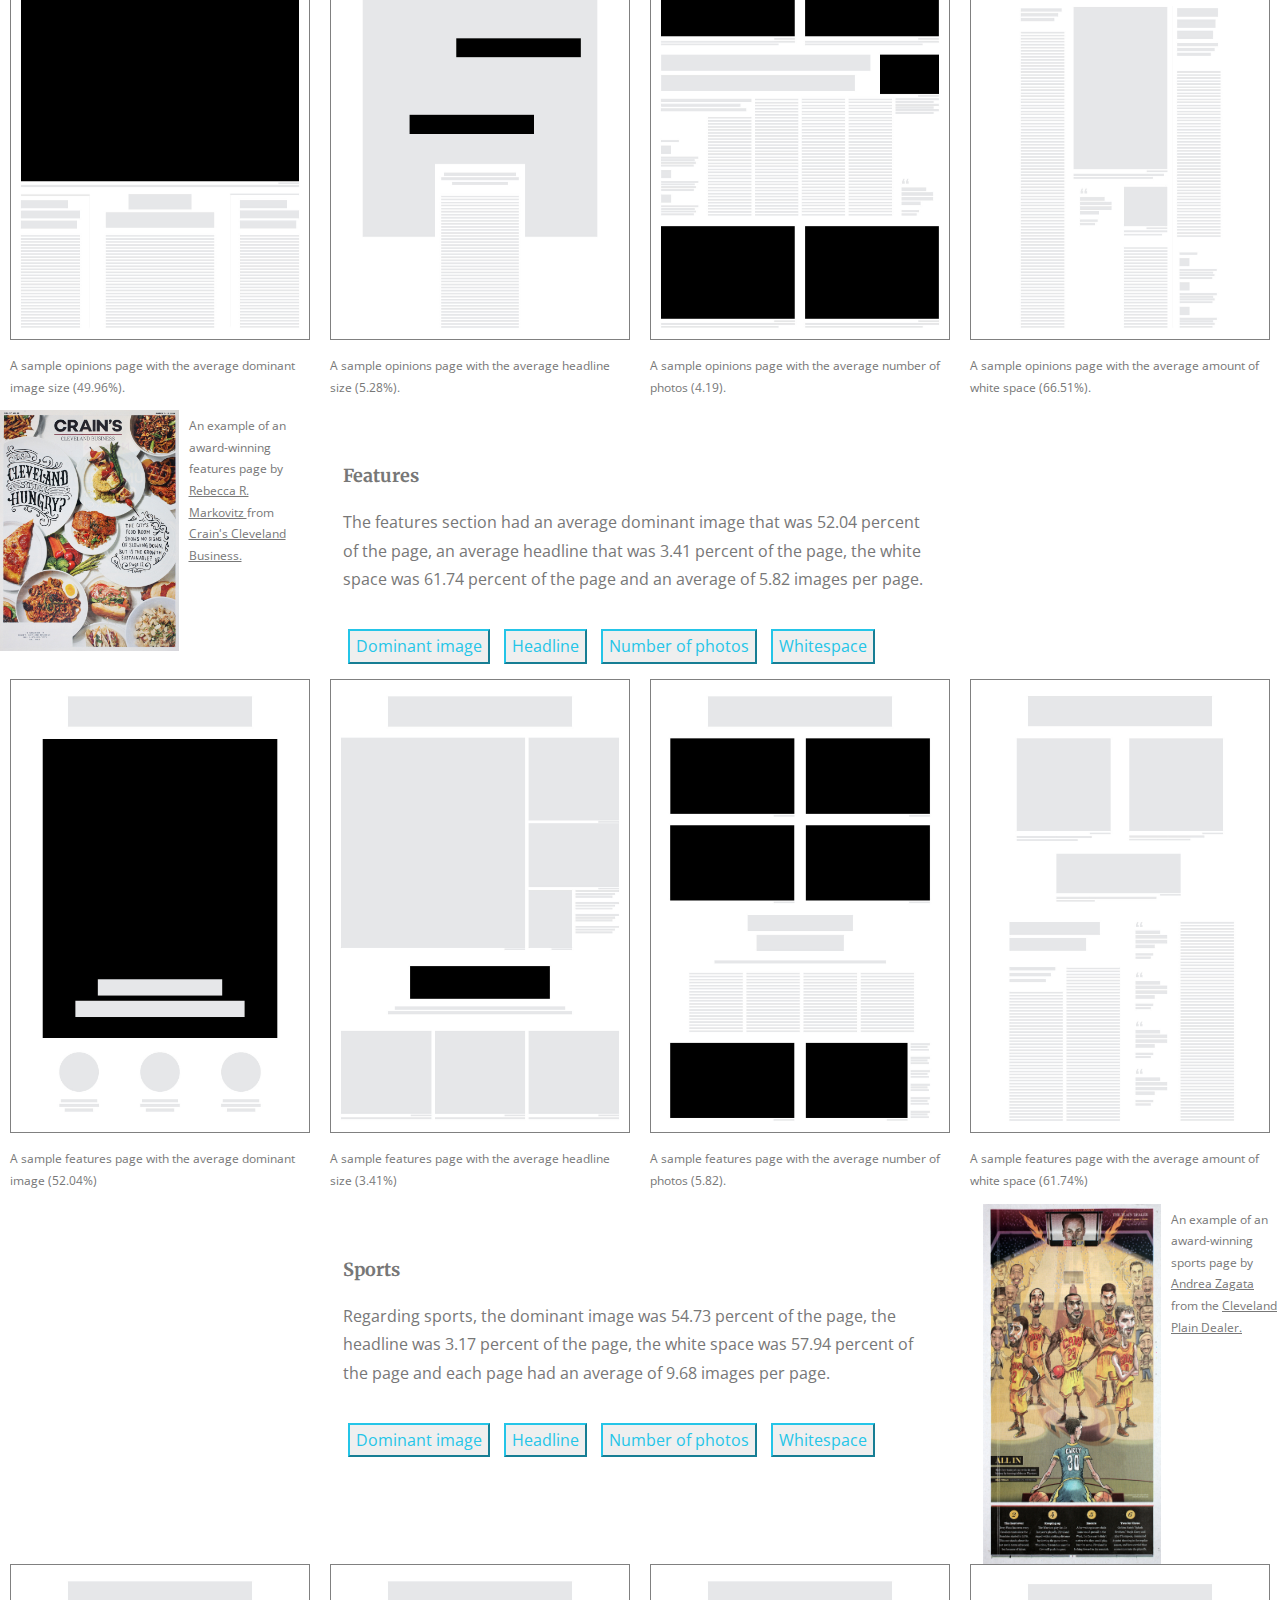
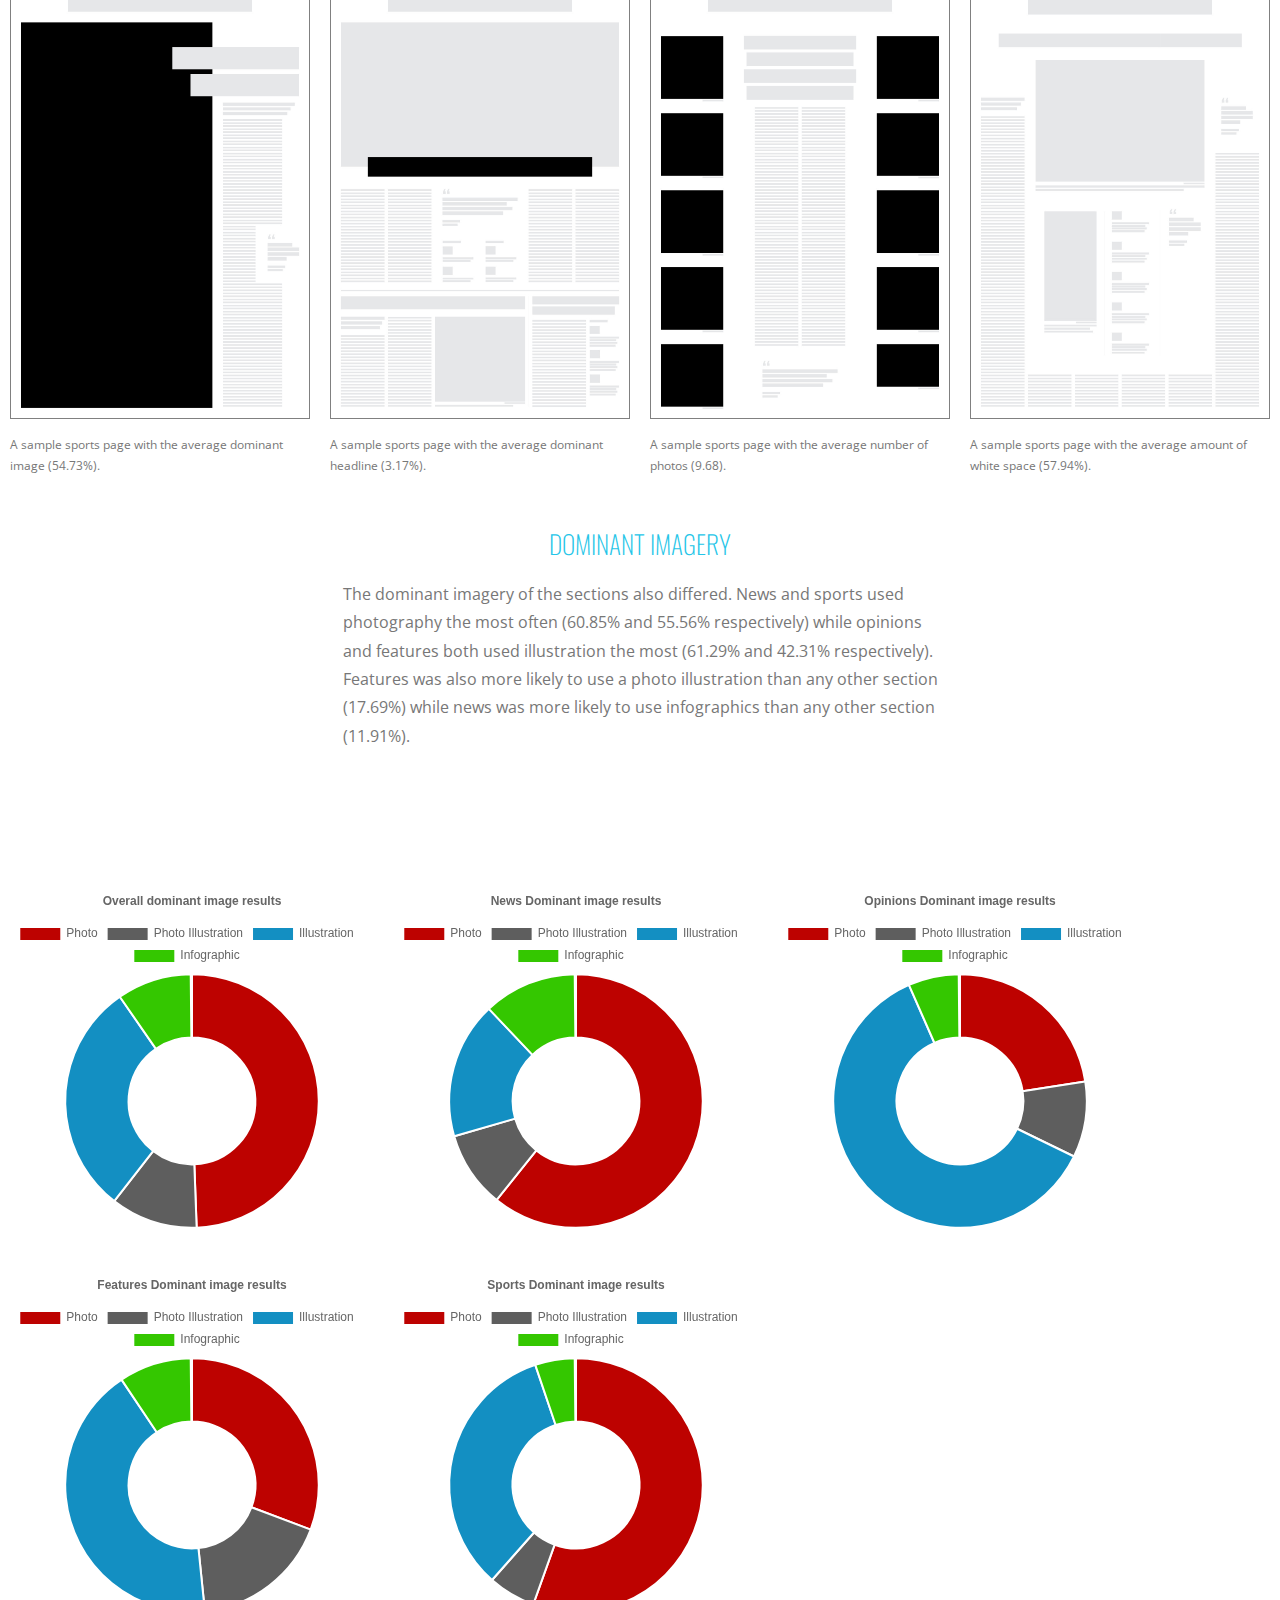
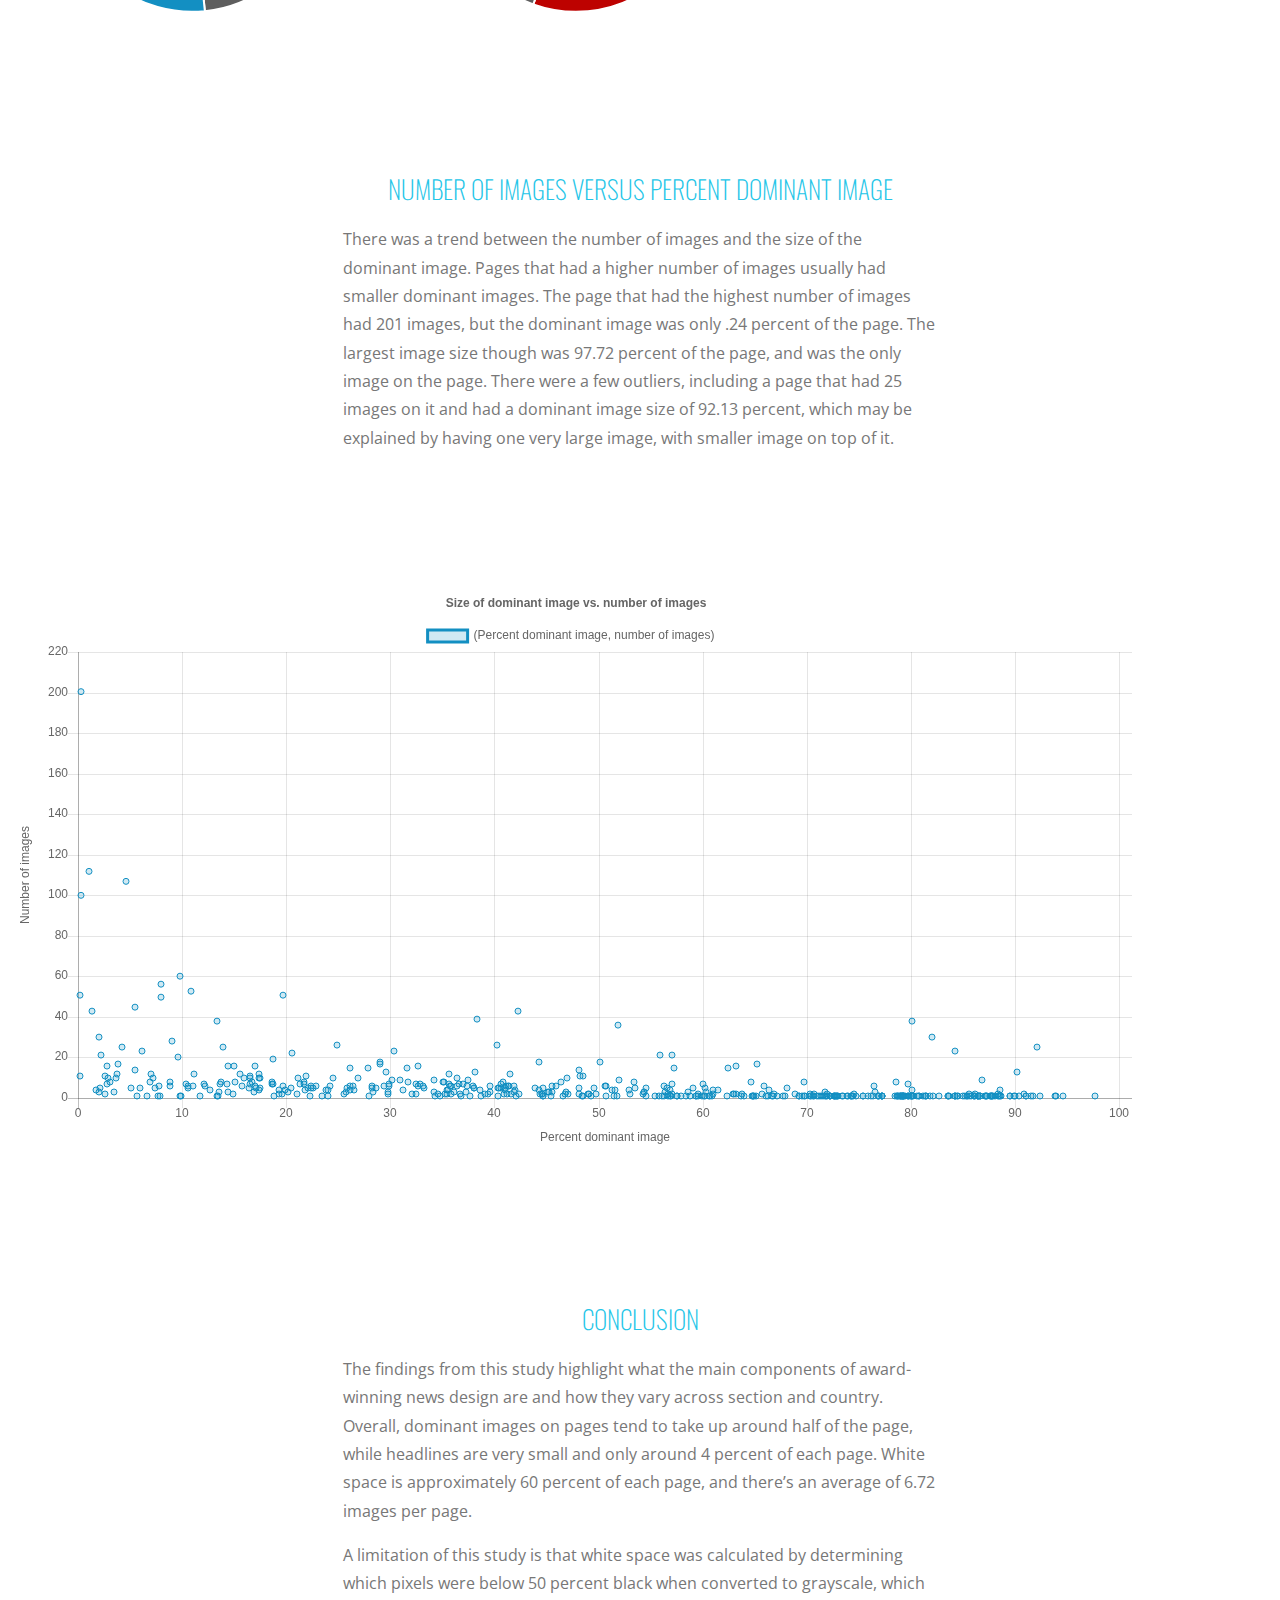
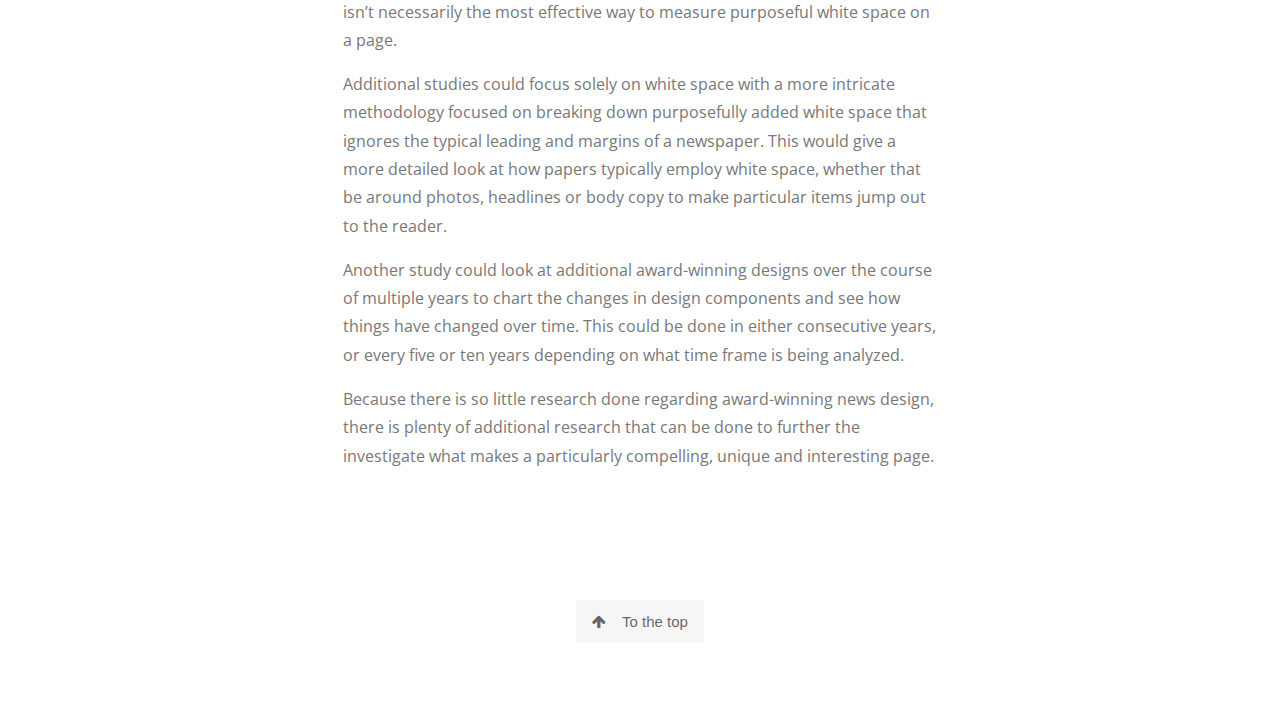
==== commit a1a38429: "Update index.html" ====
--- a/index.html
+++ b/index.html
@@ -35,8 +35,8 @@
         
        <!-- Chart.js --> 
         
-        <script src="https://haysstephanie.github.io/graphics-master/dist/Chart.bundle.js"></script>
-    <script src="https://haysstephanie.github.io/graphics-master/samples/utils.js"></script>
+        <script src="https://haysstephanie.github.io/award-winning-design/graphics-master/dist/Chart.bundle.js"></script>
+    <script src="https://haysstephanie.github.io/award-winning-design/graphics-master/samples/utils.js"></script>
         
     </head>
     <body>
@@ -62,7 +62,7 @@
         
             <p>Newspaper design has had many different shifts over the years, and has focused on the different dynamics between a variety of components, including image size, headline size, white space and the number of photos. As designers try to find the best way to present stories in the paper, methods for laying out pages have evolved.</p>
             
-            <p>This research looks into the past year (2017) of news design, and the qualities that make up award-winning newspaper pages. It will give an overview of what is common between different newspaper sections and how it varies geographically. </p>
+            <p>This research looks at the past year (2017) of news design, and the qualities that make up award-winning newspaper pages, and it will give an overview of the similarities and differences between the different sections.</p>
             
             
         </div>
@@ -105,7 +105,7 @@
             
             <p>Overall, 495 award-winning pages were coded. Of the 495 pages, there were 18 countries represented and four different sections.</p>
 
-           <p> On average, the dominant media is 49.20 percent of the page, the dominant headline is 3.96 percent of the page, 60.41 percent of the page is white space and there are an average of 6.72 images per page. These percentages add up to more than 100 percent because on some pages, the headline is on top of the photo or the photo counts as some of the white space, which causes some pixels to be double or triple counted. </p>
+           <p> On average, the dominant media is 49.20 percent of the page, the dominant headline is 3.96 percent of the page, 60.41 percent of the page is white space, and there are an average of 6.72 images per page. These percentages add up to more than 100 percent because on some pages, the headline is on top of the photo or the photo counts as some of the white space, which causes some pixels to be double or triple counted. </p>
         
             <p>
             <button class="btn btn-outline-secondary" type="button" data-toggle="collapse" data-target="#overall-dominant-image" aria-expanded="true" aria-controls="collapseExample">
